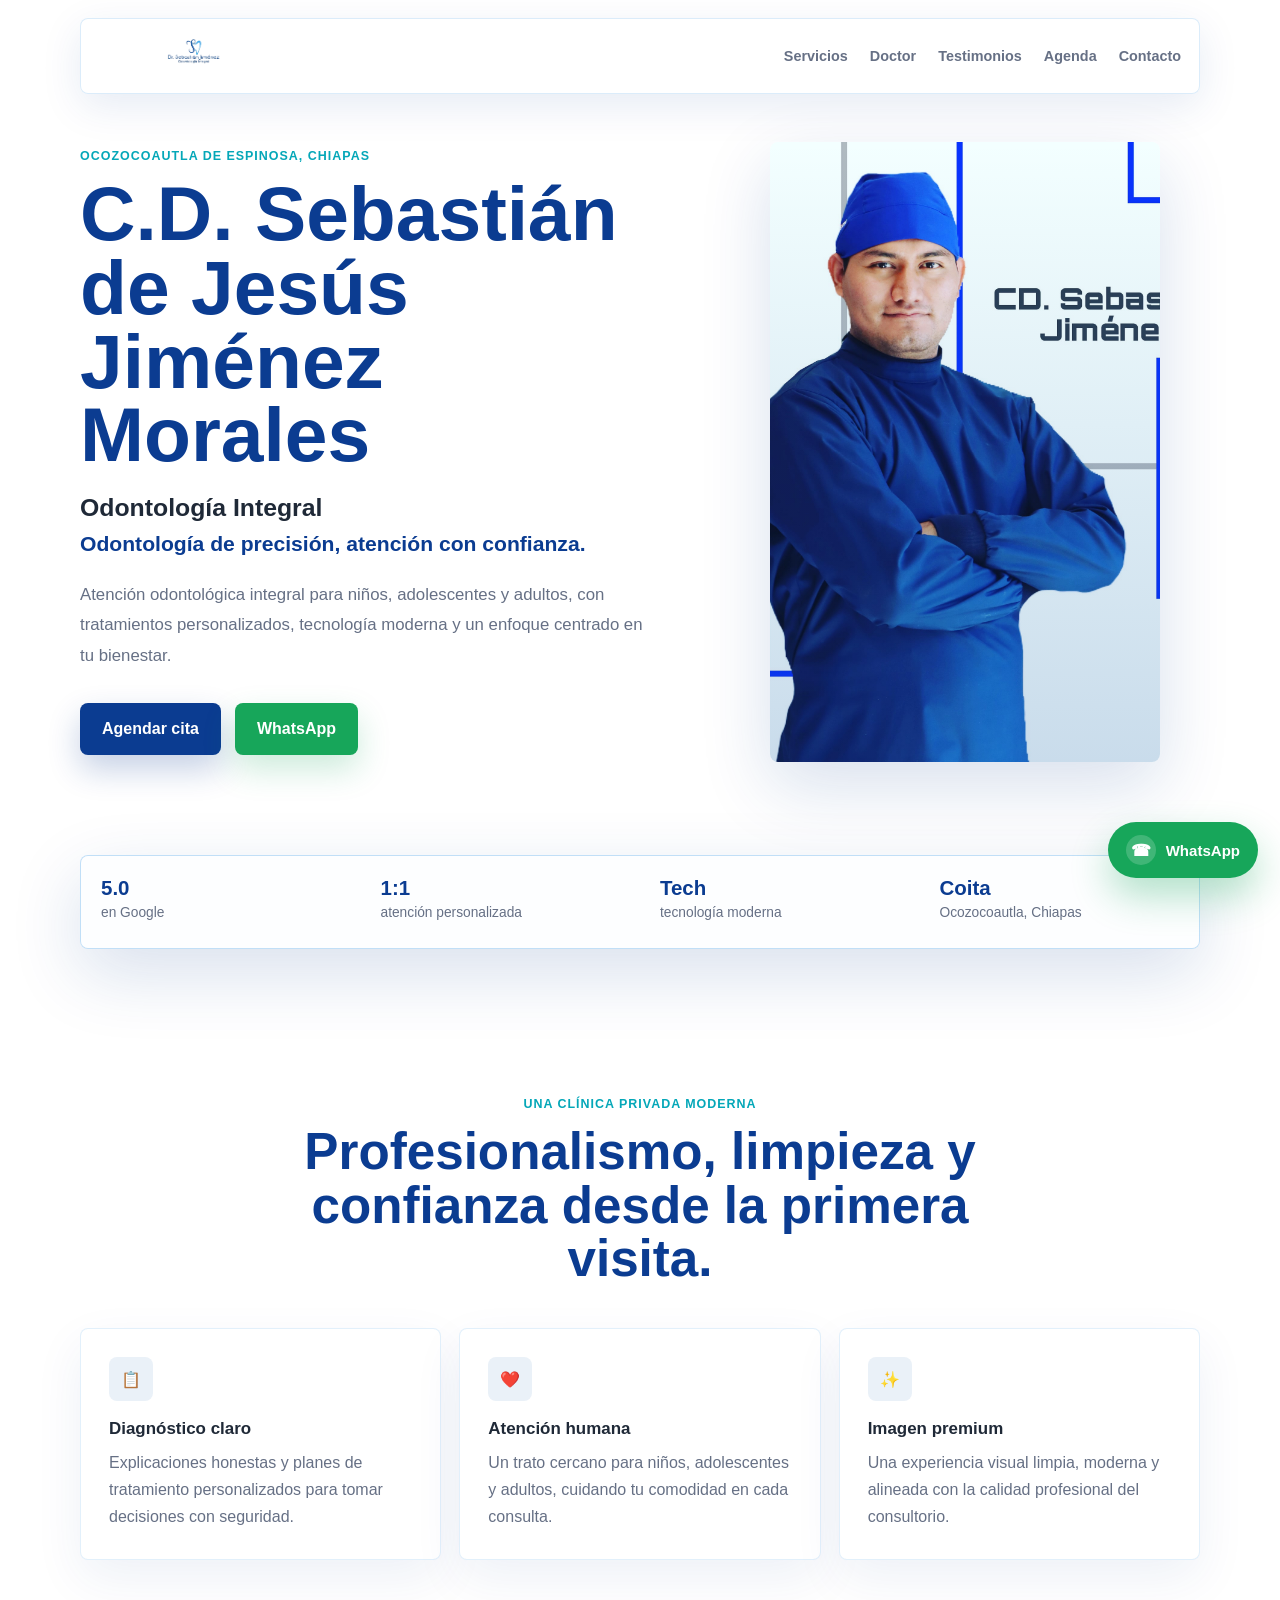
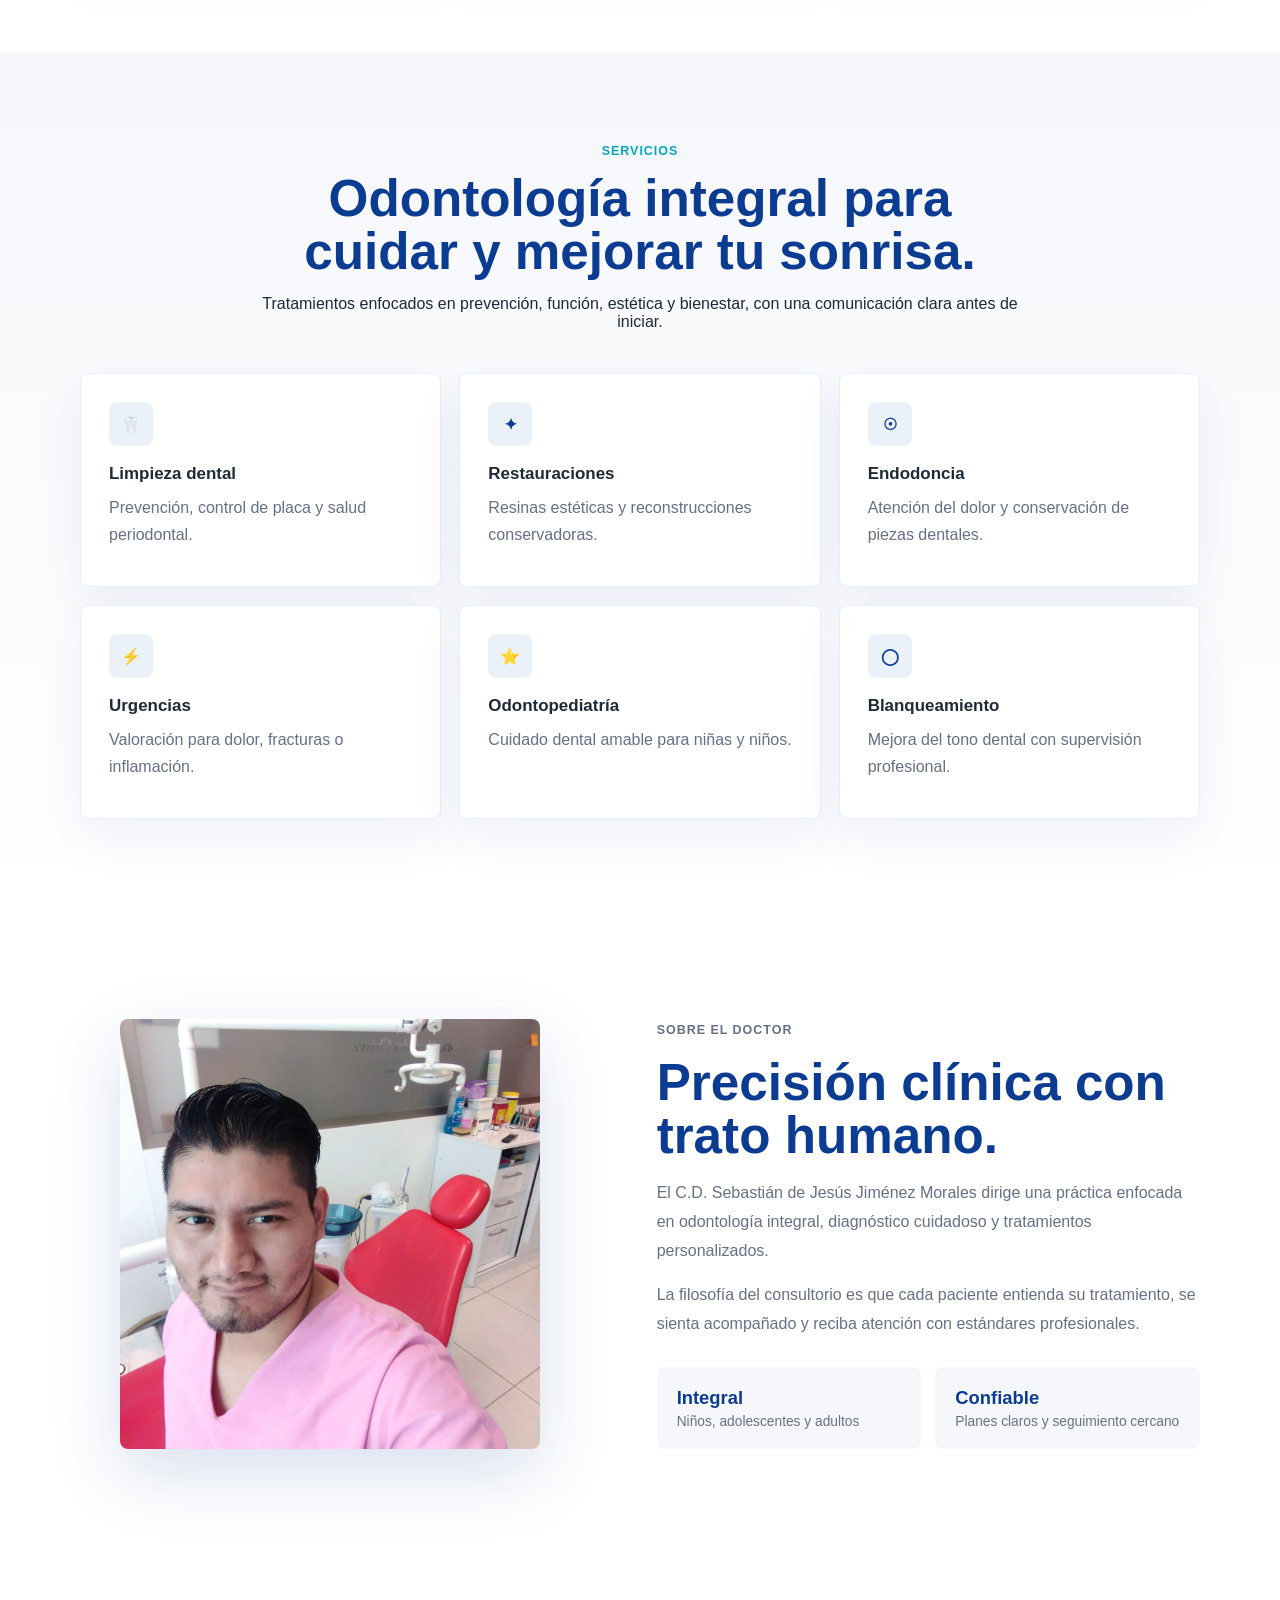
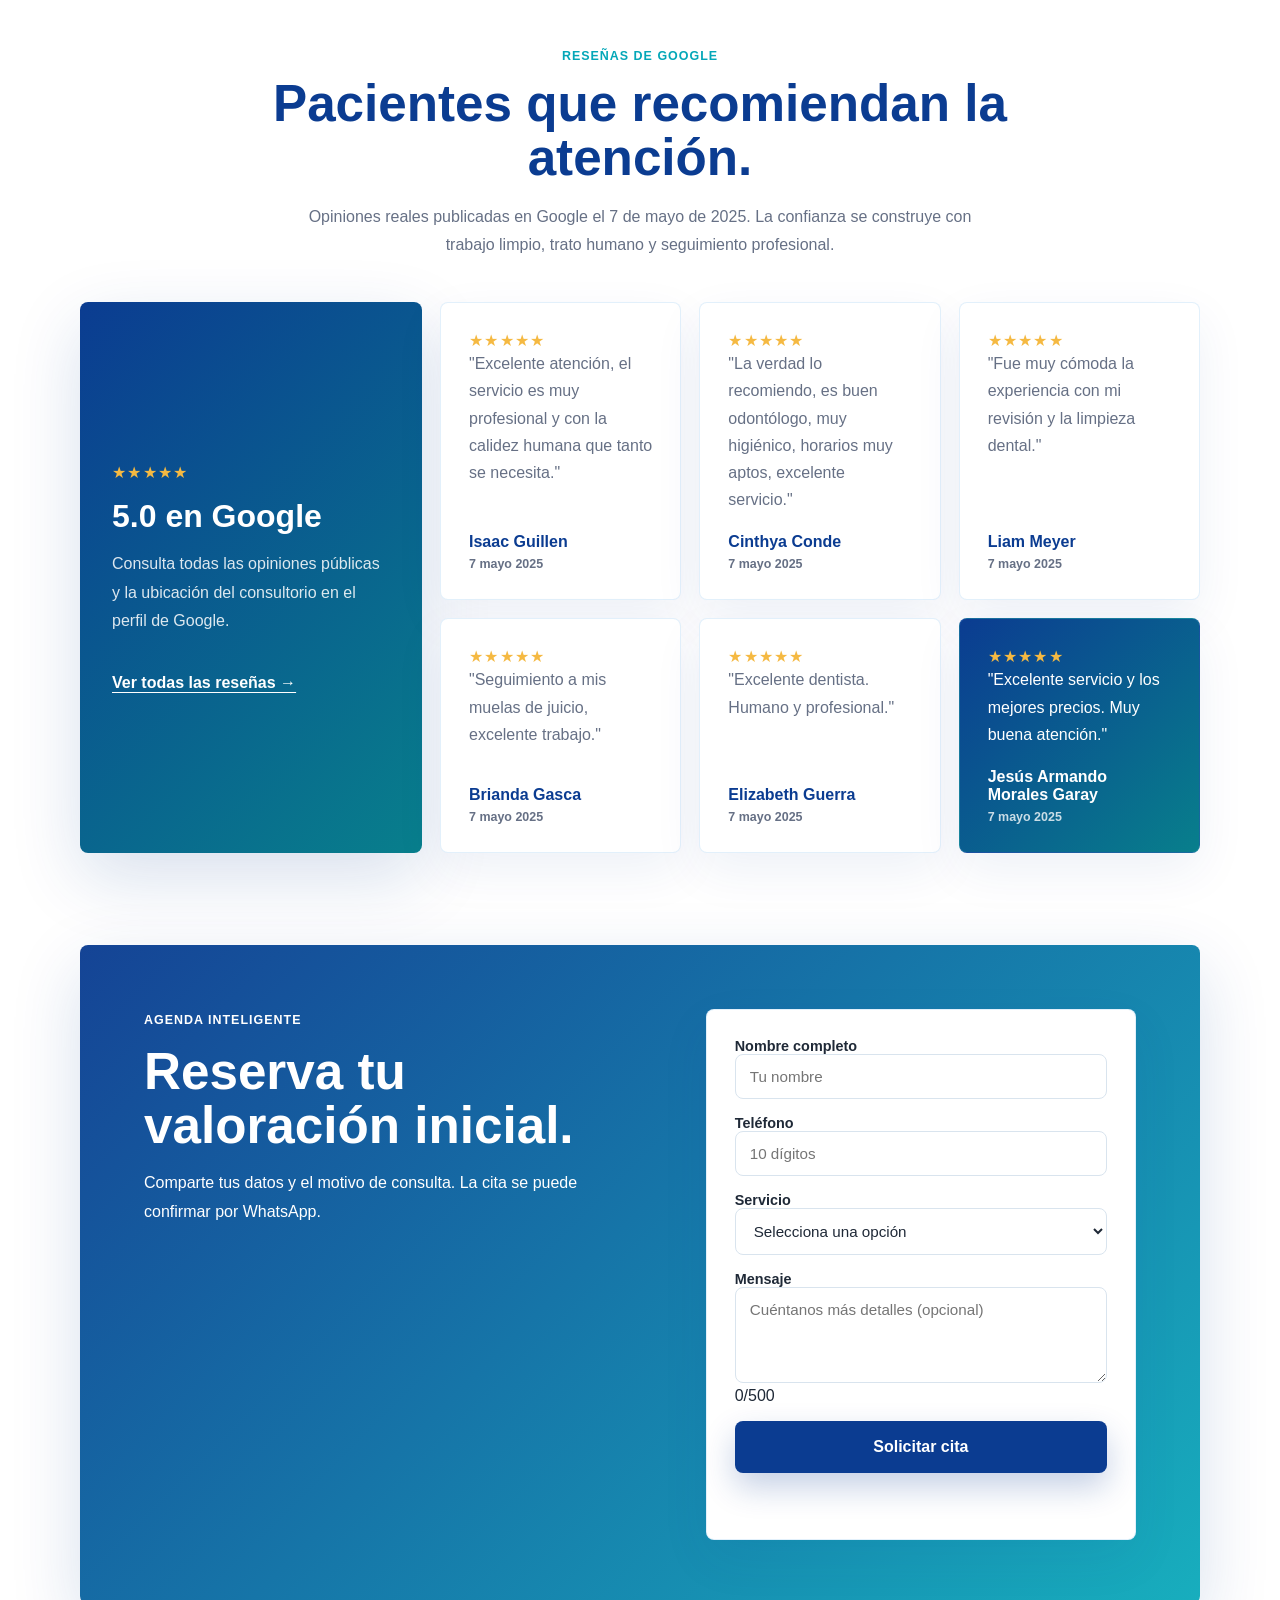
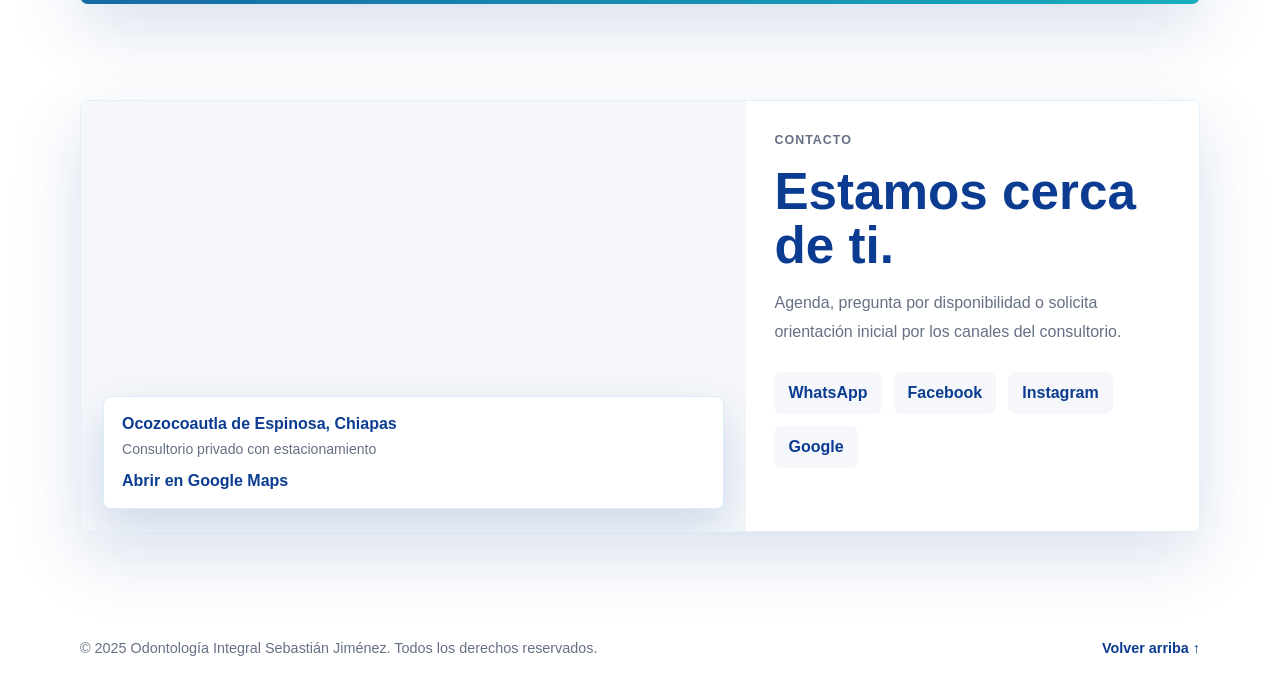
==== index.html @ c8f7489e "Cambiar nombre de indice.html a index.html" ====
<!DOCTYPE html>
<html lang="es">
<head>
  <meta charset="UTF-8">
  <meta name="viewport" content="width=device-width, initial-scale=1.0">
  <meta name="description" content="Odontología integral en Ocozocoautla, Chiapas. Atención profesional con tecnología moderna. C.D. Sebastián Jiménez - Confianza y precisión clínica.">
  <meta name="keywords" content="dentista, odontología, Ocozocoautla, Chiapas, limpieza dental, blanqueamiento, endodoncia">
  <meta name="author" content="C.D. Sebastián Jiménez Morales">
  <meta name="theme-color" content="#0b3c91">
  <meta property="og:title" content="C.D. Sebastián Jiménez - Odontología Integral">
  <meta property="og:description" content="Atención odontológica integral con tecnología moderna en Ocozocoautla, Chiapas">
  <meta property="og:image" content="assets/logo.png">
  <meta property="og:type" content="business.business">
  <meta name="twitter:card" content="summary_large_image">
  <title>C.D. Sebastián Jiménez | Odontología Integral - Ocozocoautla, Chiapas</title>
  <link rel="icon" href="assets/logo.png" type="image/png">
  <link rel="canonical" href="https://www.cdsebastianjimenez.com">
  <link rel="stylesheet" href="styles.css">
</head>
<body>
  <header class="site-header" role="banner">
    <a href="#inicio" class="brand" aria-label="Dr. Sebastián Jiménez - Ir al inicio">
      <img src="assets/logo.png" alt="Logo Dr. Sebastián Jiménez" loading="lazy">
    </a>
    
    <nav class="site-nav" role="navigation" aria-label="Navegación principal">
      <a href="#servicios">Servicios</a>
      <a href="#doctor">Doctor</a>
      <a href="#testimonios">Testimonios</a>
      <a href="#agenda">Agenda</a>
      <a href="#contacto">Contacto</a>
    </nav>

    <button class="nav-toggle" aria-label="Abrir menú de navegación" aria-expanded="false">
      <span></span>
      <span></span>
      <span></span>
    </button>
  </header>

  <main>
    <section class="hero" id="inicio" role="region" aria-label="Bienvenida">
      <div class="hero-content">
        <p class="eyebrow">Ocozocoautla de Espinosa, Chiapas</p>
        <h1>C.D. Sebastián de Jesús Jiménez Morales</h1>
        <p class="hero-subtitle">Odontología Integral</p>
        <p class="hero-tagline">Odontología de precisión, atención con confianza.</p>
        <p class="hero-text">Atención odontológica integral para niños, adolescentes y adultos, con tratamientos personalizados, tecnología moderna y un enfoque centrado en tu bienestar.</p>
        
        <div class="hero-actions">
          <a href="#agenda" class="btn btn-primary">Agendar cita</a>
          <a href="https://api.whatsapp.com/send/?phone=529613757067&text=Hola%2C%20quisiera%20m%C3%A1s%20informaci%C3%B3n&type=phone_number&app_absent=0" class="btn btn-whatsapp" target="_blank" rel="noopener noreferrer">WhatsApp</a>
        </div>
      </div>

      <figure class="hero-media">
        <img src="assets/doctor-hero.jpg" alt="C.D. Sebastián Jiménez en consulta" loading="lazy" width="500" height="620">
      </figure>

      <div class="trust-bar">
        <article>
          <strong>5.0</strong>
          <span>en Google</span>
        </article>
        <article>
          <strong>1:1</strong>
          <span>atención personalizada</span>
        </article>
        <article>
          <strong>Tech</strong>
          <span>tecnología moderna</span>
        </article>
        <a href="https://share.google/qOV5Fj0yuJf4VXoFz" class="trust-link" target="_blank" rel="noopener noreferrer">
          <strong>Coita</strong>
          <span>Ocozocoautla, Chiapas</span>
        </a>
      </div>
    </section>

    <section class="section" id="introduccion" role="region" aria-label="Por qué elegirnos">
      <div class="section-heading center">
        <p class="eyebrow">Una clínica privada moderna</p>
        <h2>Profesionalismo, limpieza y confianza desde la primera visita.</h2>
      </div>

      <div class="intro-grid">
        <article>
          <span role="img" aria-label="Diagnóstico">📋</span>
          <h3>Diagnóstico claro</h3>
          <p>Explicaciones honestas y planes de tratamiento personalizados para tomar decisiones con seguridad.</p>
        </article>

        <article>
          <span role="img" aria-label="Atención humana">❤️</span>
          <h3>Atención humana</h3>
          <p>Un trato cercano para niños, adolescentes y adultos, cuidando tu comodidad en cada consulta.</p>
        </article>

        <article>
          <span role="img" aria-label="Imagen premium">✨</span>
          <h3>Imagen premium</h3>
          <p>Una experiencia visual limpia, moderna y alineada con la calidad profesional del consultorio.</p>
        </article>
      </div>
    </section>

    <section class="services" id="servicios" role="region" aria-label="Servicios odontológicos">
      <div class="section-heading center">
        <p class="eyebrow">Servicios</p>
        <h2>Odontología integral para cuidar y mejorar tu sonrisa.</h2>
        <p class="services-description">Tratamientos enfocados en prevención, función, estética y bienestar, con una comunicación clara antes de iniciar.</p>
      </div>

      <div class="services-grid">
        <article>
          <span role="img" aria-label="Limpieza dental">🦷</span>
          <h3>Limpieza dental</h3>
          <p>Prevención, control de placa y salud periodontal.</p>
        </article>

        <article>
          <span role="img" aria-label="Restauraciones">✦</span>
          <h3>Restauraciones</h3>
          <p>Resinas estéticas y reconstrucciones conservadoras.</p>
        </article>

        <article>
          <span role="img" aria-label="Endodoncia">☉</span>
          <h3>Endodoncia</h3>
          <p>Atención del dolor y conservación de piezas dentales.</p>
        </article>

        <article>
          <span role="img" aria-label="Urgencias">⚡</span>
          <h3>Urgencias</h3>
          <p>Valoración para dolor, fracturas o inflamación.</p>
        </article>

        <article>
          <span role="img" aria-label="Odontopediatría">⭐</span>
          <h3>Odontopediatría</h3>
          <p>Cuidado dental amable para niñas y niños.</p>
        </article>

        <article>
          <span role="img" aria-label="Blanqueamiento">◯</span>
          <h3>Blanqueamiento</h3>
          <p>Mejora del tono dental con supervisión profesional.</p>
        </article>
      </div>
    </section>

    <section class="doctor" id="doctor" role="region" aria-label="Acerca del doctor">
      <figure class="doctor-photo">
        <img src="assets/consultorio.webp" alt="Consultorio dental moderno del Dr. Sebastián Jiménez" loading="lazy" width="400" height="430">
      </figure>

      <div class="doctor-copy">
        <p class="eyebrow">Sobre el doctor</p>
        <h2>Precisión clínica con trato humano.</h2>
        <p>El C.D. Sebastián de Jesús Jiménez Morales dirige una práctica enfocada en odontología integral, diagnóstico cuidadoso y tratamientos personalizados.</p>
        <p>La filosofía del consultorio es que cada paciente entienda su tratamiento, se sienta acompañado y reciba atención con estándares profesionales.</p>

        <div class="doctor-stats">
          <article>
            <strong>Integral</strong>
            <span>Niños, adolescentes y adultos</span>
          </article>
          <article>
            <strong>Confiable</strong>
            <span>Planes claros y seguimiento cercano</span>
          </article>
        </div>
      </div>
    </section>

    <section class="section" id="testimonios" role="region" aria-label="Testimonios de pacientes">
      <div class="section-heading center">
        <p class="eyebrow">Reseñas de Google</p>
        <h2>Pacientes que recomiendan la atención.</h2>
        <p class="reviews-intro">Opiniones reales publicadas en Google el 7 de mayo de 2025. La confianza se construye con trabajo limpio, trato humano y seguimiento profesional.</p>
      </div>

      <div class="reviews-layout">
        <div class="rating-card">
          <div class="rating-stars">★★★★★</div>
          <strong>5.0 en Google</strong>
          <p>Consulta todas las opiniones públicas y la ubicación del consultorio en el perfil de Google.</p>
          <a href="https://share.google/qOV5Fj0yuJf4VXoFz" class="review-link light" target="_blank" rel="noopener noreferrer">Ver todas las reseñas →</a>
        </div>

        <div class="testimonial-grid review-placeholders">
          <article>
            <div class="rating-stars">★★★★★</div>
            <p>"Excelente atención, el servicio es muy profesional y con la calidez humana que tanto se necesita."</p>
            <strong>Isaac Guillen</strong>
            <small>7 mayo 2025</small>
          </article>

          <article>
            <div class="rating-stars">★★★★★</div>
            <p>"La verdad lo recomiendo, es buen odontólogo, muy higiénico, horarios muy aptos, excelente servicio."</p>
            <strong>Cinthya Conde</strong>
            <small>7 mayo 2025</small>
          </article>

          <article>
            <div class="rating-stars">★★★★★</div>
            <p>"Fue muy cómoda la experiencia con mi revisión y la limpieza dental."</p>
            <strong>Liam Meyer</strong>
            <small>7 mayo 2025</small>
          </article>

          <article>
            <div class="rating-stars">★★★★★</div>
            <p>"Seguimiento a mis muelas de juicio, excelente trabajo."</p>
            <strong>Brianda Gasca</strong>
            <small>7 mayo 2025</small>
          </article>

          <article>
            <div class="rating-stars">★★★★★</div>
            <p>"Excelente dentista. Humano y profesional."</p>
            <strong>Elizabeth Guerra</strong>
            <small>7 mayo 2025</small>
          </article>

          <article class="featured">
            <div class="rating-stars">★★★★★</div>
            <p>"Excelente servicio y los mejores precios. Muy buena atención."</p>
            <strong>Jesús Armando Morales Garay</strong>
            <small>7 mayo 2025</small>
          </article>
        </div>
      </div>
    </section>

    <section class="agenda" id="agenda" role="region" aria-label="Agendar cita">
      <div>
        <p class="eyebrow">Agenda inteligente</p>
        <h2>Reserva tu valoración inicial.</h2>
        <p>Comparte tus datos y el motivo de consulta. La cita se puede confirmar por WhatsApp.</p>
      </div>

      <form class="appointment-form" novalidate>
        <div class="form-group">
          <label for="name">Nombre completo</label>
          <input type="text" id="name" name="name" required aria-required="true" placeholder="Tu nombre" minlength="3">
          <span class="form-error" id="name-error"></span>
        </div>

        <div class="form-group">
          <label for="phone">Teléfono</label>
          <input type="tel" id="phone" name="phone" required aria-required="true" placeholder="10 dígitos" pattern="[0-9]{10}">
          <span class="form-error" id="phone-error"></span>
        </div>

        <div class="form-group">
          <label for="service">Servicio</label>
          <select id="service" name="service" required aria-required="true">
            <option value="">Selecciona una opción</option>
            <option value="Valoración inicial">Valoración inicial</option>
            <option value="Limpieza dental">Limpieza dental</option>
            <option value="Dolor o urgencia">Dolor o urgencia</option>
            <option value="Blanqueamiento">Blanqueamiento</option>
            <option value="Tratamiento infantil">Tratamiento infantil</option>
          </select>
          <span class="form-error" id="service-error"></span>
        </div>

        <div class="form-group">
          <label for="message">Mensaje</label>
          <textarea id="message" name="message" rows="4" placeholder="Cuéntanos más detalles (opcional)" maxlength="500"></textarea>
          <span class="char-count">0/500</span>
        </div>

        <button type="submit" class="btn btn-primary" aria-label="Solicitar cita">Solicitar cita</button>
        <p class="form-note" role="status" aria-live="polite"></p>
      </form>
    </section>

    <section class="contact" id="contacto" role="region" aria-label="Ubicación y contacto">
      <div class="embedded-map">
        <iframe src="https://www.google.com/maps/embed?pb=!1m18!1m12!1m3!1d3747.8469288647197!2d-93.72!3d16.88!2m3!1f0!2f0!3f0!3m2!1i1024!2i768!4f13.1!3m3!1m2!1s0x85eee9b9b9b9b9b9%3A0x0!2sConsultorio%20Dental%20Sebastian%20Jimenez!5e0!3m2!1ses!2smx!4v1234567890" width="100%" height="430" style="border:0;" allowfullscreen="" loading="lazy" referrerpolicy="no-referrer-when-downgrade" title="Ubicación del consultorio dental" aria-label="Mapa de ubicación"></iframe>
        
        <div class="map-card">
          <strong>Ocozocoautla de Espinosa, Chiapas</strong>
          <span>Consultorio privado con estacionamiento</span>
          <a href="https://share.google/qOV5Fj0yuJf4VXoFz" target="_blank" rel="noopener noreferrer">Abrir en Google Maps</a>
        </div>
      </div>

      <div class="contact-copy">
        <p class="eyebrow">Contacto</p>
        <h2>Estamos cerca de ti.</h2>
        <p>Agenda, pregunta por disponibilidad o solicita orientación inicial por los canales del consultorio.</p>

        <div class="contact-links">
          <a href="https://api.whatsapp.com/send/?phone=529613757067&text=Hola%2C%20quisiera%20m%C3%A1s%20informaci%C3%B3n&type=phone_number&app_absent=0" target="_blank" rel="noopener noreferrer" aria-label="Contactar por WhatsApp">WhatsApp</a>
          <a href="https://www.facebook.com/share/18tjZAupi7/" target="_blank" rel="noopener noreferrer" aria-label="Visitar Facebook">Facebook</a>
          <a href="https://www.instagram.com/cdsebastianjimenez" target="_blank" rel="noopener noreferrer" aria-label="Visitar Instagram">Instagram</a>
          <a href="https://share.google/qOV5Fj0yuJf4VXoFz" target="_blank" rel="noopener noreferrer" aria-label="Ver en Google">Google</a>
        </div>
      </div>
    </section>
  </main>

  <footer role="contentinfo">
    <p>&copy; 2025 Odontología Integral Sebastián Jiménez. Todos los derechos reservados.</p>
    <a href="#inicio">Volver arriba ↑</a>
  </footer>

  <a href="https://api.whatsapp.com/send/?phone=529613757067&text=Hola%2C%20quisiera%20m%C3%A1s%20informaci%C3%B3n&type=phone_number&app_absent=0" class="floating-whatsapp" target="_blank" rel="noopener noreferrer" aria-label="Contactar por WhatsApp">
    <span>☎</span>
    <strong>WhatsApp</strong>
  </a>

  <script src="script.js" defer></script>
</body>
</html>
---- styles.css ----
:root{--blue-900:#0b3c91;--blue-500:#5da9e9;--white:#fff;--gray-50:#f5f7fa;--gray-100:#eaf1f8;--gray-500:#667085;--gray-800:#1f2937;--green:#17a65a;--teal:#04a7b8;--coral:#f0745a;--shadow:0 24px 70px rgba(11,60,145,.16);--radius:8px}*{box-sizing:border-box}html{scroll-behavior:smooth}body{margin:0;color:var(--gray-800);background:var(--white);font-family:Poppins,Arial,sans-serif;letter-spacing:0}img{display:block;max-width:100%}a{color:inherit;text-decoration:none}.site-header{position:fixed;z-index:10;top:18px;left:50%;display:flex;align-items:center;justify-content:space-between;width:min(1120px,calc(100% - 32px));min-height:72px;padding:10px 18px;transform:translateX(-50%);background:rgba(255,255,255,.92);border:1px solid rgba(93,169,233,.22);border-radius:var(--radius);box-shadow:0 12px 40px rgba(11,60,145,.1);backdrop-filter:blur(18px)}.brand img{width:190px;max-height:54px;object-fit:contain}.site-nav{display:flex;gap:22px;color:var(--gray-500);font-size:.9rem;font-weight:700}.site-nav a:hover{color:var(--blue-900)}.nav-toggle{display:none;width:42px;height:42px;border:0;background:var(--gray-100);border-radius:var(--radius)}.nav-toggle span{display:block;width:18px;height:2px;margin:5px auto;background:var(--blue-900)}.hero{display:grid;grid-template-columns:minmax(0,1fr) minmax(320px,.82fr);gap:clamp(32px,6vw,78px);align-items:center;width:min(1120px,calc(100% - 32px));min-height:100vh;margin:0 auto;padding:126px 0 56px}.eyebrow{margin:0 0 14px;color:var(--teal);font-size:.78rem;font-weight:800;letter-spacing:.08em;text-transform:uppercase}h1,h2,h3,p{overflow-wrap:anywhere}h1{margin:0;color:var(--blue-900);font-size:clamp(2.45rem,6vw,5rem);line-height:.96;font-weight:800}h2{margin:0;color:var(--blue-900);font-size:clamp(2rem,4vw,3.25rem);line-height:1.05;font-weight:800}h3{margin:0 0 10px;font-size:1.06rem}.hero-subtitle{margin:22px 0 0;color:var(--gray-800);font-size:clamp(1.15rem,2vw,1.55rem);font-weight:800}.hero-tagline{margin:10px 0 0;color:var(--blue-900);font-size:clamp(1.05rem,2vw,1.32rem);font-weight:700}.hero-text{max-width:650px;margin:24px 0 0;color:var(--gray-500);font-size:1.05rem;line-height:1.8}.hero-actions{display:flex;flex-wrap:wrap;gap:14px;margin-top:32px}.btn{display:inline-flex;align-items:center;justify-content:center;min-height:52px;padding:0 22px;border:0;border-radius:var(--radius);font:inherit;font-weight:800;cursor:pointer;transition:transform .18s ease,box-shadow .18s ease}.btn:hover{transform:translateY(-2px)}.btn-primary{color:var(--white);background:var(--blue-900);box-shadow:0 14px 32px rgba(11,60,145,.24)}.btn-whatsapp{color:var(--white);background:var(--green);box-shadow:0 14px 32px rgba(23,166,90,.22)}.hero-media{position:relative;overflow:hidden;border-radius:var(--radius);box-shadow:var(--shadow)}.hero-media:before{content:"";position:absolute;inset:0;background:linear-gradient(180deg,rgba(11,60,145,0),rgba(11,60,145,.18));pointer-events:none}.hero-media img{width:100%;min-height:620px;object-fit:cover;object-position:center}.trust-bar{grid-column:1/-1;display:grid;grid-template-columns:repeat(4,1fr);overflow:hidden;background:rgba(93,169,233,.22);border:1px solid rgba(93,169,233,.2);border-radius:var(--radius);box-shadow:var(--shadow)}.trust-bar article,.trust-bar .trust-link{min-height:92px;padding:20px;background:rgba(255,255,255,.95)}.trust-bar strong,.trust-bar span{display:block}.trust-bar .trust-link:hover strong{color:var(--teal)}.trust-bar strong{color:var(--blue-900);font-size:1.28rem}.trust-bar span{margin-top:5px;color:var(--gray-500);font-size:.86rem}.section,.services,.doctor,.agenda,.contact,footer{width:min(1120px,calc(100% - 32px));margin:0 auto}.section,.services,.doctor{padding:92px 0}.section-heading{max-width:780px;margin-bottom:42px}.section-heading.split{display:grid;grid-template-columns:minmax(0,1fr) minmax(260px,.54fr);gap:40px;max-width:none;align-items:end}.section-heading.split p,.doctor-copy p,.agenda p,.contact-copy p{color:var(--gray-500);line-height:1.8}.section-heading.center{margin-left:auto;margin-right:auto;text-align:center}.intro-grid,.services-grid,.testimonial-grid{display:grid;grid-template-columns:repeat(3,1fr);gap:18px}.intro-grid article,.services-grid article,.testimonial-grid article,.appointment-form,.contact-copy{padding:28px;background:var(--white);border:1px solid rgba(93,169,233,.18);border-radius:var(--radius);box-shadow:0 18px 50px rgba(11,60,145,.07)}.intro-grid span,.services-grid span{display:grid;place-items:center;width:44px;height:44px;margin-bottom:18px;color:var(--blue-900);background:var(--gray-100);border-radius:var(--radius);font-weight:800}.intro-grid p,.services-grid p,.testimonial-grid p{margin:0;color:var(--gray-500);line-height:1.7}.services{width:100%;max-width:none;padding-left:max(24px,calc((100% - 1120px)/2));padding-right:max(24px,calc((100% - 1120px)/2));background:linear-gradient(180deg,var(--gray-50),#fff)}.services-grid article{min-height:214px;transition:transform .18s ease,border-color .18s ease}.services-grid article:hover{border-color:rgba(11,60,145,.26);transform:translateY(-4px)}.doctor{display:grid;grid-template-columns:minmax(280px,.92fr) minmax(0,1fr);gap:clamp(34px,6vw,80px);align-items:center}.doctor-photo{overflow:hidden;border-radius:var(--radius);box-shadow:var(--shadow)}.doctor-photo img{width:100%;min-height:430px;object-fit:cover;object-position:center}.doctor-stats{display:grid;grid-template-columns:repeat(2,1fr);gap:14px;margin-top:28px}.doctor-stats article{padding:20px;background:var(--gray-50);border-radius:var(--radius)}.doctor-stats strong,.doctor-stats span{display:block}.doctor-stats strong{color:var(--blue-900);font-size:1.15rem}.doctor-stats span{margin-top:5px;color:var(--gray-500);font-size:.86rem}.testimonial-grid span{color:#f5b942;letter-spacing:.08em}.testimonial-grid strong{display:block;margin-top:20px;color:var(--blue-900)}.testimonial-grid .featured{color:var(--white);background:linear-gradient(135deg,var(--blue-900),#087f8c)}.testimonial-grid .featured p,.testimonial-grid .featured strong{color:var(--white)}.agenda{display:grid;grid-template-columns:minmax(0,.8fr) minmax(320px,.7fr);gap:clamp(28px,6vw,70px);margin-bottom:96px;padding:64px;background:linear-gradient(135deg,rgba(11,60,145,.96),rgba(4,167,184,.92));border-radius:var(--radius);box-shadow:var(--shadow)}.agenda .eyebrow,.agenda h2,.agenda>div>p{color:var(--white)}.appointment-form{display:grid;gap:16px}label{display:grid;gap:8px;color:var(--gray-800);font-size:.9rem;font-weight:700}input,select,textarea{width:100%;padding:13px 14px;color:var(--gray-800);background:var(--white);border:1px solid #d9e4ee;border-radius:var(--radius);font:inherit;font-size:.95rem}textarea{resize:vertical}input:focus,select:focus,textarea:focus{outline:3px solid rgba(93,169,233,.28);border-color:var(--blue-500)}.form-note{min-height:22px;margin:0;color:var(--green);font-size:.9rem;font-weight:800}.contact{display:grid;grid-template-columns:minmax(0,1fr) minmax(300px,.68fr);overflow:hidden;margin-bottom:80px;border:1px solid rgba(93,169,233,.18);border-radius:var(--radius);box-shadow:var(--shadow)}.map-panel{position:relative;display:grid;place-items:center;min-height:360px;padding:28px;color:var(--blue-900);text-align:center;background:linear-gradient(rgba(255,255,255,.36) 1px,transparent 1px),linear-gradient(90deg,rgba(255,255,255,.36) 1px,transparent 1px),linear-gradient(135deg,#dff2ff,#f7fbff 48%,#dff7f2);background-size:52px 52px,52px 52px,auto}.pin{position:absolute;width:58px;height:58px;background:var(--coral);border:8px solid var(--white);border-radius:50% 50% 50% 0;box-shadow:0 18px 34px rgba(240,116,90,.28);transform:translateY(-42px) rotate(-45deg)}.map-panel strong{position:relative;z-index:1;margin-top:84px}.contact-copy{border:0;border-radius:0;box-shadow:none}.contact-links{display:flex;flex-wrap:wrap;gap:12px;margin-top:26px}.contact-links a{padding:12px 14px;color:var(--blue-900);background:var(--gray-50);border-radius:var(--radius);font-weight:800}footer{display:flex;justify-content:space-between;gap:18px;padding:28px 0 44px;color:var(--gray-500);font-size:.9rem}footer p{margin:0}footer a{color:var(--blue-900);font-weight:800}.reviews-intro{max-width:680px;margin:18px auto 0;color:var(--gray-500);line-height:1.8}.review-link{display:inline-flex;margin-top:20px;color:var(--blue-900);font-weight:800}.review-link:hover{color:var(--teal)}.review-link.light{color:var(--white);text-decoration:underline;text-underline-offset:4px}.map-panel{transition:transform .18s ease,filter .18s ease}.map-panel:hover{transform:scale(1.01);filter:saturate(1.08)}.map-panel small{position:relative;z-index:1;display:block;margin-top:12px;color:var(--gray-500);font-weight:800}.map-panel:hover small{color:var(--blue-900)}.reviews-layout{display:grid;grid-template-columns:minmax(280px,.45fr) minmax(0,1fr);gap:18px;align-items:stretch}.rating-card{display:flex;flex-direction:column;justify-content:center;gap:18px;padding:32px;color:var(--white);background:linear-gradient(135deg,var(--blue-900),#087f8c);border-radius:var(--radius);box-shadow:var(--shadow)}.rating-card strong{display:block;font-size:2rem;line-height:1;color:var(--white)}.rating-card p{margin:0;color:rgba(255,255,255,.86);line-height:1.8}.rating-stars{color:#f5b942;letter-spacing:.08em}.review-placeholders{grid-template-columns:repeat(3,1fr)}.embedded-map{position:relative;display:block;min-height:430px;padding:0;overflow:hidden;background:var(--gray-50)}.embedded-map iframe{display:block;width:100%;height:100%;min-height:430px;border:0;filter:saturate(.9) contrast(1.02)}.map-card{position:absolute;left:22px;right:22px;bottom:22px;z-index:2;padding:18px;background:rgba(255,255,255,.94);border:1px solid rgba(93,169,233,.22);border-radius:var(--radius);box-shadow:0 18px 44px rgba(11,60,145,.16);backdrop-filter:blur(14px)}.map-card strong,.map-card span,.map-card a{display:block}.map-card strong{color:var(--blue-900);font-size:1rem}.map-card span{margin-top:6px;color:var(--gray-500);font-size:.88rem;line-height:1.5}.map-card a{margin-top:12px;color:var(--blue-900);font-weight:800}.map-card a:hover{color:var(--teal)}@media (max-width:880px){.reviews-layout{grid-template-columns:1fr}.review-placeholders{grid-template-columns:1fr 1fr}.embedded-map iframe,.embedded-map{min-height:360px}}@media (max-width:560px){.review-placeholders{grid-template-columns:1fr}.map-card{left:14px;right:14px;bottom:14px}}.testimonial-grid small{display:block;margin-top:6px;color:var(--gray-500);font-size:.78rem;font-weight:700}.testimonial-grid .featured small{color:rgba(255,255,255,.78)}.review-placeholders article{display:flex;flex-direction:column}.review-placeholders article p{flex:1}.floating-whatsapp{position:fixed;right:22px;bottom:22px;z-index:30;display:inline-flex;align-items:center;gap:10px;min-height:56px;padding:0 18px;color:var(--white);background:var(--green);border-radius:999px;box-shadow:0 18px 38px rgba(23,166,90,.32);font-weight:800;transition:transform .18s ease,box-shadow .18s ease}.floating-whatsapp:hover{transform:translateY(-3px);box-shadow:0 22px 46px rgba(23,166,90,.4)}.floating-whatsapp span{display:grid;place-items:center;width:30px;height:30px;background:rgba(255,255,255,.18);border-radius:50%;font-size:1rem}.floating-whatsapp strong{font-size:.94rem}@media (max-width:560px){.floating-whatsapp{right:14px;bottom:14px;min-height:52px;padding:0 14px}.floating-whatsapp strong{display:none}.floating-whatsapp span{width:32px;height:32px}}@media (max-width:880px){.site-header{top:10px}.nav-toggle{display:block}.site-nav{position:absolute;top:calc(100% + 8px);left:0;right:0;display:none;flex-direction:column;gap:0;padding:8px;background:var(--white);border:1px solid rgba(93,169,233,.22);border-radius:var(--radius);box-shadow:0 14px 40px rgba(11,60,145,.14)}.site-nav.is-open{display:flex}.site-nav a{padding:14px}.hero,.section-heading.split,.doctor,.agenda,.contact{grid-template-columns:1fr}.hero{padding-top:112px}.hero-media img{min-height:430px}.trust-bar,.intro-grid,.services-grid,.testimonial-grid,.doctor-stats{grid-template-columns:1fr 1fr}.agenda{padding:34px 20px}}@media (max-width:560px){.brand img{width:146px}.hero-actions,.btn{width:100%}.trust-bar,.intro-grid,.services-grid,.testimonial-grid,.doctor-stats{grid-template-columns:1fr}.section,.services,.doctor{padding-top:74px;padding-bottom:74px}.contact-copy{padding:30px 22px}footer{flex-direction:column}}
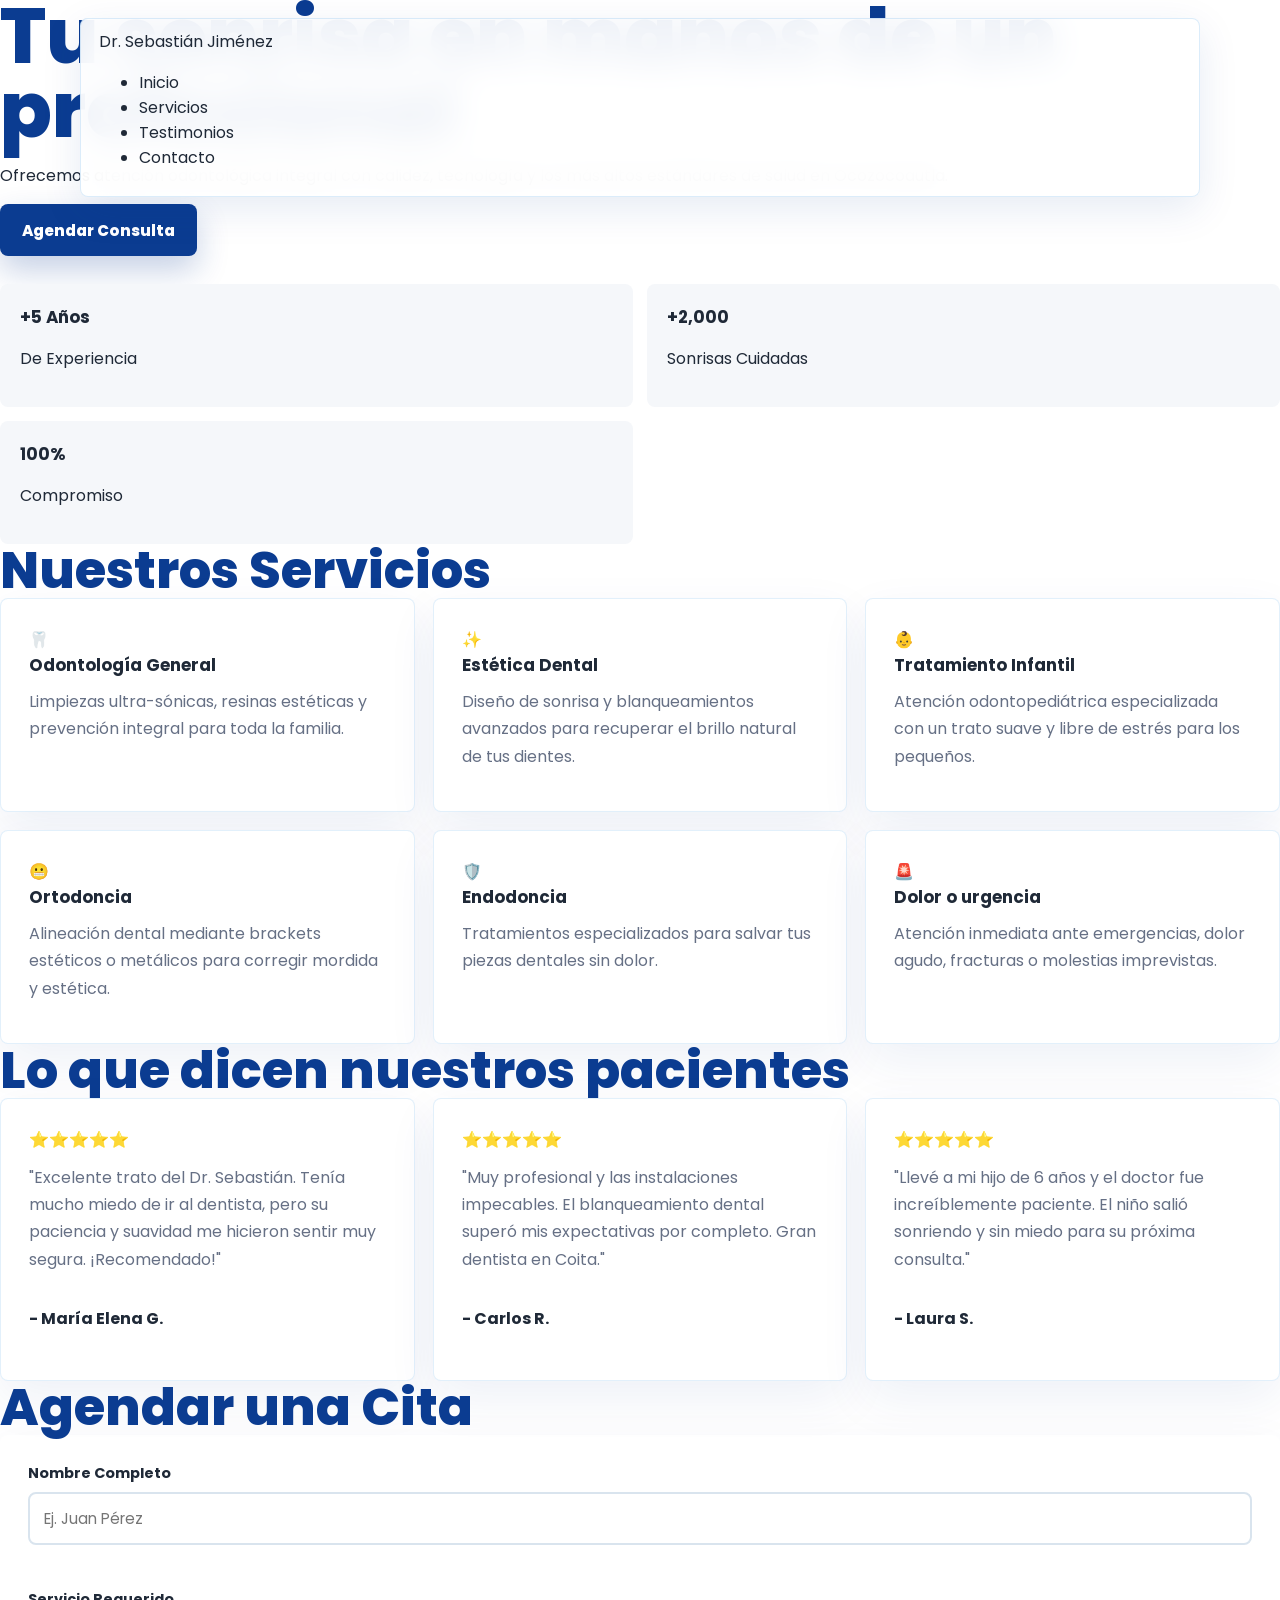
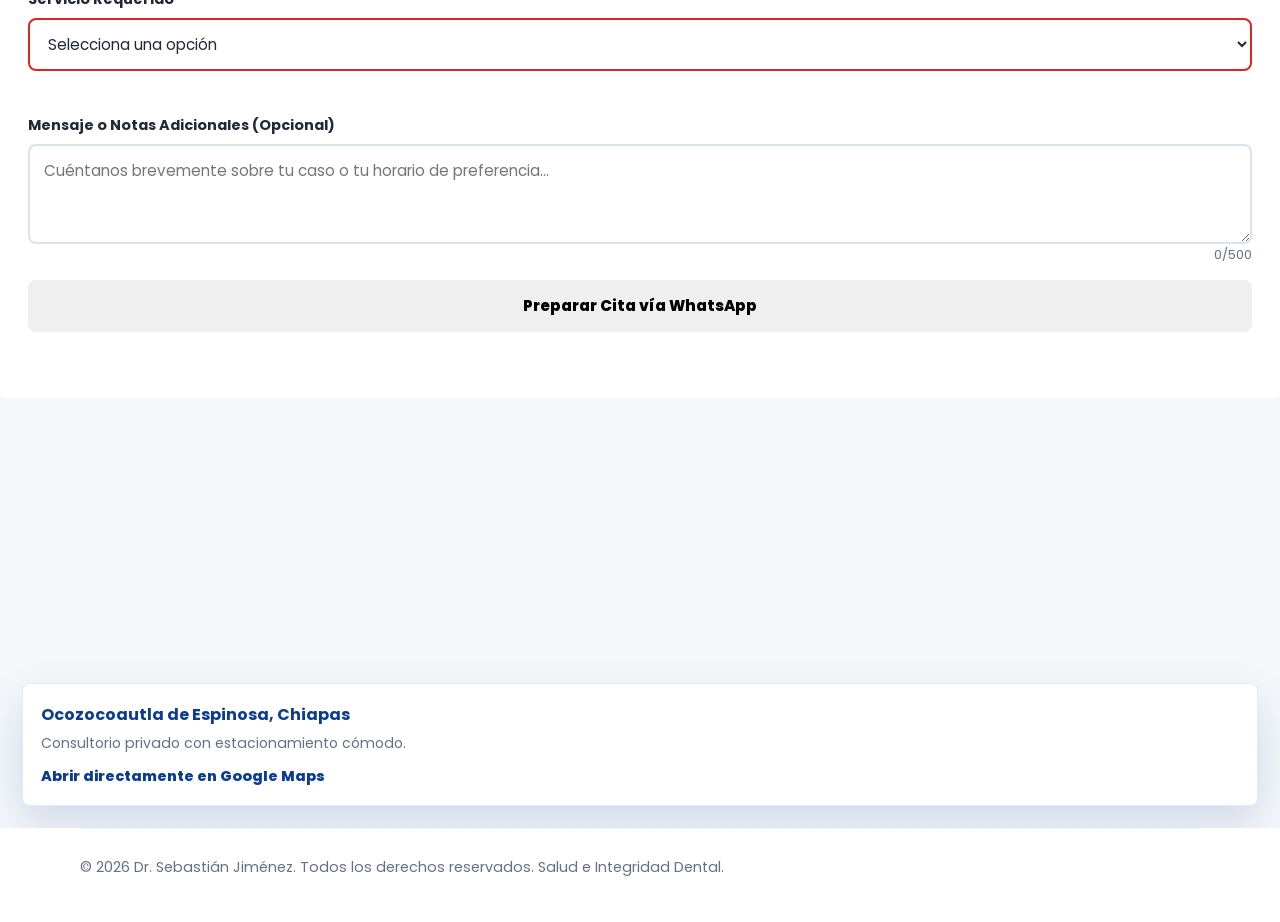
==== commit db1c114c: "Update index.html" ====
--- a/index.html
+++ b/index.html
@@ -1,320 +1,231 @@
 <!DOCTYPE html>
 <html lang="es">
 <head>
-  <meta charset="UTF-8">
-  <meta name="viewport" content="width=device-width, initial-scale=1.0">
-  <meta name="description" content="Odontología integral en Ocozocoautla, Chiapas. Atención profesional con tecnología moderna. C.D. Sebastián Jiménez - Confianza y precisión clínica.">
-  <meta name="keywords" content="dentista, odontología, Ocozocoautla, Chiapas, limpieza dental, blanqueamiento, endodoncia">
-  <meta name="author" content="C.D. Sebastián Jiménez Morales">
-  <meta name="theme-color" content="#0b3c91">
-  <meta property="og:title" content="C.D. Sebastián Jiménez - Odontología Integral">
-  <meta property="og:description" content="Atención odontológica integral con tecnología moderna en Ocozocoautla, Chiapas">
-  <meta property="og:image" content="assets/logo.png">
-  <meta property="og:type" content="business.business">
-  <meta name="twitter:card" content="summary_large_image">
-  <title>C.D. Sebastián Jiménez | Odontología Integral - Ocozocoautla, Chiapas</title>
-  <link rel="icon" href="assets/logo.png" type="image/png">
-  <link rel="canonical" href="https://www.cdsebastianjimenez.com">
-  <link rel="stylesheet" href="styles.css">
+    <meta charset="UTF-8">
+    <meta name="viewport" content="width=device-width, initial-scale=1.0">
+    
+    <!-- SEO Técnico Esencial -->
+    <title>Dr. Sebastián Jiménez | Consultorio Dental en Ocozocoautla</title>
+    <meta name="description" content="Diseño de sonrisas, ortodoncia, odontología infantil y salud dental integral con el Dr. Sebastián Jiménez en Ocozocoautla de Espinosa, Chiapas. Agenda tu cita hoy.">
+    <meta name="keywords" content="dentista Ocozocoautla, dentista coita, consultorio dental Chiapas, ortodoncia, Dr Sebastian Jimenez, limpieza dental, urgencia dental">
+    <meta name="robots" content="index, follow">
+    <link rel="canonical" href="https://www.drsebastianjimenez.com/">
+
+    <!-- Protocolo Open Graph (Para previsualizaciones Premium en WhatsApp y Facebook) -->
+    <meta property="og:type" content="website">
+    <meta property="og:url" content="https://www.drsebastianjimenez.com/">
+    <meta property="og:title" content="Dr. Sebastián Jiménez | Consultorio Dental">
+    <meta property="og:description" content="Cuidado dental profesional y especializado en Ocozocoautla, Chiapas. Tu sonrisa en las mejores manos.">
+    <meta property="og:image" content="https://www.drsebastianjimenez.com/assets/og-image.jpg">
+
+    <!-- Twitter Cards -->
+    <meta name="twitter:card" content="summary_large_image">
+    <meta name="twitter:title" content="Dr. Sebastián Jiménez | Consultorio Dental">
+    <meta name="twitter:description" content="Cuidado dental profesional y especializado en Ocozocoautla, Chiapas.">
+    <meta name="twitter:image" content="https://www.drsebastianjimenez.com/assets/og-image.jpg">
+
+    <!-- Preconectores de alto rendimiento para fuentes -->
+    <link rel="preconnect" href="https://fonts.googleapis.com">
+    <link rel="preconnect" href="https://fonts.gstatic.com" crossorigin>
+    <link href="https://fonts.googleapis.com/css2?family=Poppins:wght@400;500;600;700&display=swap" rel="stylesheet">
+
+    <!-- Enlace corregido al archivo CSS -->
+    <link rel="stylesheet" href="estilos.css">
+
+    <!-- Esquema de datos estructurados para Google (SEO Local) -->
+    <script type="application/ld+json">
+    {
+      "@context": "https://schema.org",
+      "@type": "Dentist",
+      "name": "Consultorio Dental Dr. Sebastián Jiménez",
+      "image": "https://www.drsebastianjimenez.com/assets/og-image.jpg",
+      "@id": "https://www.drsebastianjimenez.com/#dentist",
+      "url": "https://www.drsebastianjimenez.com/",
+      "telephone": "+529610000000", 
+      "priceRange": "$$",
+      "address": {
+        "@type": "PostalAddress",
+        "streetAddress": "Central Poniente",
+        "addressLocality": "Ocozocoautla de Espinosa",
+        "addressRegion": "Chiapas",
+        "addressCountry": "MX"
+      },
+      "geo": {
+        "@type": "GeoCoordinates",
+        "latitude": 16.739942,
+        "longitude": -93.374246
+      },
+      "openingHoursSpecification": {
+        "@type": "OpeningHoursSpecification",
+        "dayOfWeek": [
+          "Monday",
+          "Tuesday",
+          "Wednesday",
+          "Thursday",
+          "Friday",
+          "Saturday"
+        ],
+        "opens": "09:00",
+        "closes": "19:00"
+      }
+    }
+    </script>
 </head>
 <body>
-  <header class="site-header" role="banner">
-    <a href="#inicio" class="brand" aria-label="Dr. Sebastián Jiménez - Ir al inicio">
-      <img src="assets/logo.png" alt="Logo Dr. Sebastián Jiménez" loading="lazy">
-    </a>
-    
-    <nav class="site-nav" role="navigation" aria-label="Navegación principal">
-      <a href="#servicios">Servicios</a>
-      <a href="#doctor">Doctor</a>
-      <a href="#testimonios">Testimonios</a>
-      <a href="#agenda">Agenda</a>
-      <a href="#contacto">Contacto</a>
-    </nav>
-
-    <button class="nav-toggle" aria-label="Abrir menú de navegación" aria-expanded="false">
-      <span></span>
-      <span></span>
-      <span></span>
-    </button>
-  </header>
-
-  <main>
-    <section class="hero" id="inicio" role="region" aria-label="Bienvenida">
-      <div class="hero-content">
-        <p class="eyebrow">Ocozocoautla de Espinosa, Chiapas</p>
-        <h1>C.D. Sebastián de Jesús Jiménez Morales</h1>
-        <p class="hero-subtitle">Odontología Integral</p>
-        <p class="hero-tagline">Odontología de precisión, atención con confianza.</p>
-        <p class="hero-text">Atención odontológica integral para niños, adolescentes y adultos, con tratamientos personalizados, tecnología moderna y un enfoque centrado en tu bienestar.</p>
-        
-        <div class="hero-actions">
-          <a href="#agenda" class="btn btn-primary">Agendar cita</a>
-          <a href="https://api.whatsapp.com/send/?phone=529613757067&text=Hola%2C%20quisiera%20m%C3%A1s%20informaci%C3%B3n&type=phone_number&app_absent=0" class="btn btn-whatsapp" target="_blank" rel="noopener noreferrer">WhatsApp</a>
+
+    <header class="site-header">
+        <div class="header-container">
+            <a href="#" class="logo">Dr. Sebastián Jiménez</a>
+            <nav class="main-nav" aria-label="Navegación principal">
+                <ul>
+                    <li><a href="#inicio">Inicio</a></li>
+                    <li><a href="#servicios">Servicios</a></li>
+                    <li><a href="#testimonios">Testimonios</a></li>
+                    <li><a href="#contacto">Contacto</a></li>
+                </ul>
+            </nav>
         </div>
-      </div>
-
-      <figure class="hero-media">
-        <img src="assets/doctor-hero.jpg" alt="C.D. Sebastián Jiménez en consulta" loading="lazy" width="500" height="620">
-      </figure>
-
-      <div class="trust-bar">
-        <article>
-          <strong>5.0</strong>
-          <span>en Google</span>
-        </article>
-        <article>
-          <strong>1:1</strong>
-          <span>atención personalizada</span>
-        </article>
-        <article>
-          <strong>Tech</strong>
-          <span>tecnología moderna</span>
-        </article>
-        <a href="https://share.google/qOV5Fj0yuJf4VXoFz" class="trust-link" target="_blank" rel="noopener noreferrer">
-          <strong>Coita</strong>
-          <span>Ocozocoautla, Chiapas</span>
-        </a>
-      </div>
-    </section>
-
-    <section class="section" id="introduccion" role="region" aria-label="Por qué elegirnos">
-      <div class="section-heading center">
-        <p class="eyebrow">Una clínica privada moderna</p>
-        <h2>Profesionalismo, limpieza y confianza desde la primera visita.</h2>
-      </div>
-
-      <div class="intro-grid">
-        <article>
-          <span role="img" aria-label="Diagnóstico">📋</span>
-          <h3>Diagnóstico claro</h3>
-          <p>Explicaciones honestas y planes de tratamiento personalizados para tomar decisiones con seguridad.</p>
-        </article>
-
-        <article>
-          <span role="img" aria-label="Atención humana">❤️</span>
-          <h3>Atención humana</h3>
-          <p>Un trato cercano para niños, adolescentes y adultos, cuidando tu comodidad en cada consulta.</p>
-        </article>
-
-        <article>
-          <span role="img" aria-label="Imagen premium">✨</span>
-          <h3>Imagen premium</h3>
-          <p>Una experiencia visual limpia, moderna y alineada con la calidad profesional del consultorio.</p>
-        </article>
-      </div>
-    </section>
-
-    <section class="services" id="servicios" role="region" aria-label="Servicios odontológicos">
-      <div class="section-heading center">
-        <p class="eyebrow">Servicios</p>
-        <h2>Odontología integral para cuidar y mejorar tu sonrisa.</h2>
-        <p class="services-description">Tratamientos enfocados en prevención, función, estética y bienestar, con una comunicación clara antes de iniciar.</p>
-      </div>
-
-      <div class="services-grid">
-        <article>
-          <span role="img" aria-label="Limpieza dental">🦷</span>
-          <h3>Limpieza dental</h3>
-          <p>Prevención, control de placa y salud periodontal.</p>
-        </article>
-
-        <article>
-          <span role="img" aria-label="Restauraciones">✦</span>
-          <h3>Restauraciones</h3>
-          <p>Resinas estéticas y reconstrucciones conservadoras.</p>
-        </article>
-
-        <article>
-          <span role="img" aria-label="Endodoncia">☉</span>
-          <h3>Endodoncia</h3>
-          <p>Atención del dolor y conservación de piezas dentales.</p>
-        </article>
-
-        <article>
-          <span role="img" aria-label="Urgencias">⚡</span>
-          <h3>Urgencias</h3>
-          <p>Valoración para dolor, fracturas o inflamación.</p>
-        </article>
-
-        <article>
-          <span role="img" aria-label="Odontopediatría">⭐</span>
-          <h3>Odontopediatría</h3>
-          <p>Cuidado dental amable para niñas y niños.</p>
-        </article>
-
-        <article>
-          <span role="img" aria-label="Blanqueamiento">◯</span>
-          <h3>Blanqueamiento</h3>
-          <p>Mejora del tono dental con supervisión profesional.</p>
-        </article>
-      </div>
-    </section>
-
-    <section class="doctor" id="doctor" role="region" aria-label="Acerca del doctor">
-      <figure class="doctor-photo">
-        <img src="assets/consultorio.webp" alt="Consultorio dental moderno del Dr. Sebastián Jiménez" loading="lazy" width="400" height="430">
-      </figure>
-
-      <div class="doctor-copy">
-        <p class="eyebrow">Sobre el doctor</p>
-        <h2>Precisión clínica con trato humano.</h2>
-        <p>El C.D. Sebastián de Jesús Jiménez Morales dirige una práctica enfocada en odontología integral, diagnóstico cuidadoso y tratamientos personalizados.</p>
-        <p>La filosofía del consultorio es que cada paciente entienda su tratamiento, se sienta acompañado y reciba atención con estándares profesionales.</p>
-
-        <div class="doctor-stats">
-          <article>
-            <strong>Integral</strong>
-            <span>Niños, adolescentes y adultos</span>
-          </article>
-          <article>
-            <strong>Confiable</strong>
-            <span>Planes claros y seguimiento cercano</span>
-          </article>
-        </div>
-      </div>
-    </section>
-
-    <section class="section" id="testimonios" role="region" aria-label="Testimonios de pacientes">
-      <div class="section-heading center">
-        <p class="eyebrow">Reseñas de Google</p>
-        <h2>Pacientes que recomiendan la atención.</h2>
-        <p class="reviews-intro">Opiniones reales publicadas en Google el 7 de mayo de 2025. La confianza se construye con trabajo limpio, trato humano y seguimiento profesional.</p>
-      </div>
-
-      <div class="reviews-layout">
-        <div class="rating-card">
-          <div class="rating-stars">★★★★★</div>
-          <strong>5.0 en Google</strong>
-          <p>Consulta todas las opiniones públicas y la ubicación del consultorio en el perfil de Google.</p>
-          <a href="https://share.google/qOV5Fj0yuJf4VXoFz" class="review-link light" target="_blank" rel="noopener noreferrer">Ver todas las reseñas →</a>
-        </div>
-
-        <div class="testimonial-grid review-placeholders">
-          <article>
-            <div class="rating-stars">★★★★★</div>
-            <p>"Excelente atención, el servicio es muy profesional y con la calidez humana que tanto se necesita."</p>
-            <strong>Isaac Guillen</strong>
-            <small>7 mayo 2025</small>
-          </article>
-
-          <article>
-            <div class="rating-stars">★★★★★</div>
-            <p>"La verdad lo recomiendo, es buen odontólogo, muy higiénico, horarios muy aptos, excelente servicio."</p>
-            <strong>Cinthya Conde</strong>
-            <small>7 mayo 2025</small>
-          </article>
-
-          <article>
-            <div class="rating-stars">★★★★★</div>
-            <p>"Fue muy cómoda la experiencia con mi revisión y la limpieza dental."</p>
-            <strong>Liam Meyer</strong>
-            <small>7 mayo 2025</small>
-          </article>
-
-          <article>
-            <div class="rating-stars">★★★★★</div>
-            <p>"Seguimiento a mis muelas de juicio, excelente trabajo."</p>
-            <strong>Brianda Gasca</strong>
-            <small>7 mayo 2025</small>
-          </article>
-
-          <article>
-            <div class="rating-stars">★★★★★</div>
-            <p>"Excelente dentista. Humano y profesional."</p>
-            <strong>Elizabeth Guerra</strong>
-            <small>7 mayo 2025</small>
-          </article>
-
-          <article class="featured">
-            <div class="rating-stars">★★★★★</div>
-            <p>"Excelente servicio y los mejores precios. Muy buena atención."</p>
-            <strong>Jesús Armando Morales Garay</strong>
-            <small>7 mayo 2025</small>
-          </article>
-        </div>
-      </div>
-    </section>
-
-    <section class="agenda" id="agenda" role="region" aria-label="Agendar cita">
-      <div>
-        <p class="eyebrow">Agenda inteligente</p>
-        <h2>Reserva tu valoración inicial.</h2>
-        <p>Comparte tus datos y el motivo de consulta. La cita se puede confirmar por WhatsApp.</p>
-      </div>
-
-      <form class="appointment-form" novalidate>
-        <div class="form-group">
-          <label for="name">Nombre completo</label>
-          <input type="text" id="name" name="name" required aria-required="true" placeholder="Tu nombre" minlength="3">
-          <span class="form-error" id="name-error"></span>
-        </div>
-
-        <div class="form-group">
-          <label for="phone">Teléfono</label>
-          <input type="tel" id="phone" name="phone" required aria-required="true" placeholder="10 dígitos" pattern="[0-9]{10}">
-          <span class="form-error" id="phone-error"></span>
-        </div>
-
-        <div class="form-group">
-          <label for="service">Servicio</label>
-          <select id="service" name="service" required aria-required="true">
-            <option value="">Selecciona una opción</option>
-            <option value="Valoración inicial">Valoración inicial</option>
-            <option value="Limpieza dental">Limpieza dental</option>
-            <option value="Dolor o urgencia">Dolor o urgencia</option>
-            <option value="Blanqueamiento">Blanqueamiento</option>
-            <option value="Tratamiento infantil">Tratamiento infantil</option>
-          </select>
-          <span class="form-error" id="service-error"></span>
-        </div>
-
-        <div class="form-group">
-          <label for="message">Mensaje</label>
-          <textarea id="message" name="message" rows="4" placeholder="Cuéntanos más detalles (opcional)" maxlength="500"></textarea>
-          <span class="char-count">0/500</span>
-        </div>
-
-        <button type="submit" class="btn btn-primary" aria-label="Solicitar cita">Solicitar cita</button>
-        <p class="form-note" role="status" aria-live="polite"></p>
-      </form>
-    </section>
-
-    <section class="contact" id="contacto" role="region" aria-label="Ubicación y contacto">
-      <div class="embedded-map">
-        <iframe src="https://www.google.com/maps/embed?pb=!1m18!1m12!1m3!1d3747.8469288647197!2d-93.72!3d16.88!2m3!1f0!2f0!3f0!3m2!1i1024!2i768!4f13.1!3m3!1m2!1s0x85eee9b9b9b9b9b9%3A0x0!2sConsultorio%20Dental%20Sebastian%20Jimenez!5e0!3m2!1ses!2smx!4v1234567890" width="100%" height="430" style="border:0;" allowfullscreen="" loading="lazy" referrerpolicy="no-referrer-when-downgrade" title="Ubicación del consultorio dental" aria-label="Mapa de ubicación"></iframe>
-        
-        <div class="map-card">
-          <strong>Ocozocoautla de Espinosa, Chiapas</strong>
-          <span>Consultorio privado con estacionamiento</span>
-          <a href="https://share.google/qOV5Fj0yuJf4VXoFz" target="_blank" rel="noopener noreferrer">Abrir en Google Maps</a>
-        </div>
-      </div>
-
-      <div class="contact-copy">
-        <p class="eyebrow">Contacto</p>
-        <h2>Estamos cerca de ti.</h2>
-        <p>Agenda, pregunta por disponibilidad o solicita orientación inicial por los canales del consultorio.</p>
-
-        <div class="contact-links">
-          <a href="https://api.whatsapp.com/send/?phone=529613757067&text=Hola%2C%20quisiera%20m%C3%A1s%20informaci%C3%B3n&type=phone_number&app_absent=0" target="_blank" rel="noopener noreferrer" aria-label="Contactar por WhatsApp">WhatsApp</a>
-          <a href="https://www.facebook.com/share/18tjZAupi7/" target="_blank" rel="noopener noreferrer" aria-label="Visitar Facebook">Facebook</a>
-          <a href="https://www.instagram.com/cdsebastianjimenez" target="_blank" rel="noopener noreferrer" aria-label="Visitar Instagram">Instagram</a>
-          <a href="https://share.google/qOV5Fj0yuJf4VXoFz" target="_blank" rel="noopener noreferrer" aria-label="Ver en Google">Google</a>
-        </div>
-      </div>
-    </section>
-  </main>
-
-  <footer role="contentinfo">
-    <p>&copy; 2025 Odontología Integral Sebastián Jiménez. Todos los derechos reservados.</p>
-    <a href="#inicio">Volver arriba ↑</a>
-  </footer>
-
-  <a href="https://api.whatsapp.com/send/?phone=529613757067&text=Hola%2C%20quisiera%20m%C3%A1s%20informaci%C3%B3n&type=phone_number&app_absent=0" class="floating-whatsapp" target="_blank" rel="noopener noreferrer" aria-label="Contactar por WhatsApp">
-    <span>☎</span>
-    <strong>WhatsApp</strong>
-  </a>
-
-  <script src="script.js" defer></script>
+    </header>
+
+    <main>
+        <!-- Sección de Inicio / Hero -->
+        <section id="inicio" class="hero-section">
+            <div class="hero-container animate-on-scroll">
+                <h1>Tu sonrisa en manos de un profesional</h1>
+                <p>Ofrecemos atención odontológica integral con calidez, tecnología y los más altos estándares de salud en Ocozocoautla.</p>
+                <a href="#contacto" class="btn btn-primary">Agendar Consulta</a>
+            </div>
+        </section>
+
+        <!-- Estadísticas -->
+        <section class="stats-section">
+            <div class="doctor-stats">
+                <article class="animate-on-scroll delay-1">
+                    <h3>+5 Años</h3>
+                    <p>De Experiencia</p>
+                </article>
+                <article class="animate-on-scroll delay-2">
+                    <h3>+2,000</h3>
+                    <p>Sonrisas Cuidadas</p>
+                </article>
+                <article class="animate-on-scroll delay-3">
+                    <h3>100%</h3>
+                    <p>Compromiso</p>
+                </article>
+            </div>
+        </section>
+
+        <!-- Sección de Servicios -->
+        <section id="servicios" class="services-section">
+            <h2 class="section-title animate-on-scroll">Nuestros Servicios</h2>
+            <div class="services-grid">
+                <article class="animate-on-scroll delay-1">
+                    <div class="service-icon">🦷</div>
+                    <h3>Odontología General</h3>
+                    <p>Limpiezas ultra-sónicas, resinas estéticas y prevención integral para toda la familia.</p>
+                </article>
+                <article class="animate-on-scroll delay-2">
+                    <div class="service-icon">✨</div>
+                    <h3>Estética Dental</h3>
+                    <p>Diseño de sonrisa y blanqueamientos avanzados para recuperar el brillo natural de tus dientes.</p>
+                </article>
+                <article class="animate-on-scroll delay-3">
+                    <div class="service-icon">👶</div>
+                    <h3>Tratamiento Infantil</h3>
+                    <p>Atención odontopediátrica especializada con un trato suave y libre de estrés para los pequeños.</p>
+                </article>
+                <article class="animate-on-scroll delay-1">
+                    <div class="service-icon">😬</div>
+                    <h3>Ortodoncia</h3>
+                    <p>Alineación dental mediante brackets estéticos o metálicos para corregir mordida y estética.</p>
+                </article>
+                <article class="animate-on-scroll delay-2">
+                    <div class="service-icon">🛡️</div>
+                    <h3>Endodoncia</h3>
+                    <p>Tratamientos especializados para salvar tus piezas dentales sin dolor.</p>
+                </article>
+                <article class="animate-on-scroll delay-3">
+                    <div class="service-icon">🚨</div>
+                    <h3>Dolor o urgencia</h3>
+                    <p>Atención inmediata ante emergencias, dolor agudo, fracturas o molestias imprevistas.</p>
+                </article>
+            </div>
+        </section>
+
+        <!-- Sección de Testimonios -->
+        <section id="testimonios" class="testimonials-section">
+            <h2 class="section-title animate-on-scroll">Lo que dicen nuestros pacientes</h2>
+            <div class="testimonial-grid review-placeholders">
+                <article class="animate-on-scroll delay-1">
+                    <div class="stars">⭐⭐⭐⭐⭐</div>
+                    <p>"Excelente trato del Dr. Sebastián. Tenía mucho miedo de ir al dentista, pero su paciencia y suavidad me hicieron sentir muy segura. ¡Recomendado!"</p>
+                    <h4>- María Elena G.</h4>
+                </article>
+                <article class="animate-on-scroll delay-2">
+                    <div class="stars">⭐⭐⭐⭐⭐</div>
+                    <p>"Muy profesional y las instalaciones impecables. El blanqueamiento dental superó mis expectativas por completo. Gran dentista en Coita."</p>
+                    <h4>- Carlos R.</h4>
+                </article>
+                <article class="animate-on-scroll delay-3">
+                    <div class="stars">⭐⭐⭐⭐⭐</div>
+                    <p>"Llevé a mi hijo de 6 años y el doctor fue increíblemente paciente. El niño salió sonriendo y sin miedo para su próxima consulta."</p>
+                    <h4>- Laura S.</h4>
+                </article>
+            </div>
+        </section>
+
+        <!-- Sección de Contacto -->
+        <section id="contacto" class="contact-section">
+            <h2 class="section-title animate-on-scroll">Agendar una Cita</h2>
+            <div class="contact-container">
+                <div class="contact-form-container animate-on-scroll delay-1">
+                    <form id="appointment-form" class="appointment-form" novalidate>
+                        <div class="form-group">
+                            <label for="name">Nombre Completo</label>
+                            <input type="text" id="name" name="name" required placeholder="Ej. Juan Pérez">
+                            <span class="form-error" id="name-error"></span>
+                        </div>
+                        <div class="form-group">
+                            <label for="service">Servicio Requerido</label>
+                            <select id="service" name="service" required>
+                                <option value="" disabled selected>Selecciona una opción</option>
+                                <option value="Odontología General">Odontología General</option>
+                                <option value="Estética Dental">Estética Dental</option>
+                                <option value="Tratamiento Infantil">Tratamiento Infantil</option>
+                                <option value="Ortodoncia">Ortodoncia</option>
+                                <option value="Endodoncia">Endodoncia</option>
+                                <option value="Dolor o urgencia">🚨 Dolor o Urgencia Médica</option>
+                            </select>
+                            <span class="form-error" id="service-error"></span>
+                        </div>
+                        <div class="form-group">
+                            <label for="message">Mensaje o Notas Adicionales (Opcional)</label>
+                            <textarea id="message" name="message" maxlength="500" placeholder="Cuéntanos brevemente sobre tu caso o tu horario de preferencia..."></textarea>
+                            <div class="char-count">0/500</div>
+                        </div>
+                        <button type="submit" class="btn btn-submit">Preparar Cita vía WhatsApp</button>
+                        <p class="form-note" id="form-note"></p>
+                    </form>
+                </div>
+
+                <div class="contact-info-container animate-on-scroll delay-2">
+                    <div class="embedded-map">
+                        <iframe src="https://www.google.com/maps/embed?pb=!1m18!1m12!1m3!1d3820.737153770459!2d-93.374246!3d16.739942!2m3!1f0!2f0!3f0!3m2!1i1024!2i768!4f13.1!3m3!1m2!1s0x85ecd4f4c28109ad%3A0x95e263c9ca625c1b!2sOcozocoautla%20de%20Espinosa%2C%20Chiapas!5e0!3m2!1ses-419!2smx!4v1719500000000!5m2!1ses-419!2smx" width="100%" height="320" style="border:0;" allowfullscreen="" loading="lazy" referrerpolicy="no-referrer-when-downgrade" title="Ubicación del consultorio dental del Dr. Sebastián Jiménez" aria-label="Mapa de ubicación"></iframe>
+                        <div class="map-card">
+                            <strong>Ocozocoautla de Espinosa, Chiapas</strong>
+                            <span>Consultorio privado con estacionamiento cómodo.</span>
+                            <a href="https://maps.google.com/?q=16.739942,-93.374246" target="_blank" rel="noopener noreferrer">Abrir directamente en Google Maps</a>
+                        </div>
+                    </div>
+                </div>
+            </div>
+        </section>
+    </main>
+
+    <footer class="site-footer">
+        <p>&copy; 2026 Dr. Sebastián Jiménez. Todos los derechos reservados. Salud e Integridad Dental.</p>
+    </footer>
+
+    <script src="script.js"></script>
 </body>
-</html>+</html>
--- a/estilos.css
+++ b/estilos.css
@@ -0,0 +1,1001 @@
+:root {
+  --blue-900: #0b3c91;
+  --blue-500: #5da9e9;
+  --white: #fff;
+  --gray-50: #f5f7fa;
+  --gray-100: #eaf1f8;
+  --gray-500: #667085;
+  --gray-800: #1f2937;
+  --green: #17a65a;
+  --teal: #04a7b8;
+  --coral: #f0745a;
+  --red-error: #dc2626;
+  --shadow: 0 24px 70px rgba(11, 60, 145, 0.16);
+  --shadow-sm: 0 4px 12px rgba(11, 60, 145, 0.08);
+  --radius: 8px;
+  --transition: all 0.18s ease;
+}
+
+* {
+  box-sizing: border-box;
+}
+
+html {
+  scroll-behavior: smooth;
+}
+
+body {
+  margin: 0;
+  color: var(--gray-800);
+  background: var(--white);
+  font-family: 'Poppins', -apple-system, BlinkMacSystemFont, 'Segoe UI', Arial, sans-serif;
+  letter-spacing: 0;
+  -webkit-font-smoothing: antialiased;
+  -moz-osx-font-smoothing: grayscale;
+}
+
+img {
+  display: block;
+  max-width: 100%;
+  height: auto;
+}
+
+a {
+  color: inherit;
+  text-decoration: none;
+  transition: var(--transition);
+}
+
+/* HEADER */
+.site-header {
+  position: fixed;
+  z-index: 10;
+  top: 18px;
+  left: 50%;
+  display: flex;
+  align-items: center;
+  justify-content: space-between;
+  width: min(1120px, calc(100% - 32px));
+  min-height: 72px;
+  padding: 10px 18px;
+  transform: translateX(-50%);
+  background: rgba(255, 255, 255, 0.92);
+  border: 1px solid rgba(93, 169, 233, 0.22);
+  border-radius: var(--radius);
+  box-shadow: 0 12px 40px rgba(11, 60, 145, 0.1);
+  backdrop-filter: blur(18px);
+}
+
+.brand img {
+  width: 190px;
+  max-height: 54px;
+  object-fit: contain;
+}
+
+.site-nav {
+  display: flex;
+  gap: 22px;
+  color: var(--gray-500);
+  font-size: 0.9rem;
+  font-weight: 700;
+}
+
+.site-nav a {
+  position: relative;
+  transition: color var(--transition);
+}
+
+.site-nav a:hover,
+.site-nav a:focus {
+  color: var(--blue-900);
+}
+
+.site-nav a:focus {
+  outline: 3px solid rgba(93, 169, 233, 0.28);
+  border-radius: 4px;
+}
+
+.nav-toggle {
+  display: none;
+  width: 42px;
+  height: 42px;
+  border: 0;
+  background: var(--gray-100);
+  border-radius: var(--radius);
+  cursor: pointer;
+  transition: var(--transition);
+}
+
+.nav-toggle:hover {
+  background: var(--gray-100);
+  transform: scale(1.05);
+}
+
+.nav-toggle span {
+  display: block;
+  width: 18px;
+  height: 2px;
+  margin: 5px auto;
+  background: var(--blue-900);
+  transition: var(--transition);
+}
+
+.nav-toggle[aria-expanded="true"] span:nth-child(1) {
+  transform: rotate(45deg) translate(8px, 8px);
+}
+
+.nav-toggle[aria-expanded="true"] span:nth-child(2) {
+  opacity: 0;
+}
+
+.nav-toggle[aria-expanded="true"] span:nth-child(3) {
+  transform: rotate(-45deg) translate(7px, -7px);
+}
+
+/* HERO */
+.hero {
+  display: grid;
+  grid-template-columns: minmax(0, 1fr) minmax(320px, 0.82fr);
+  gap: clamp(32px, 6vw, 78px);
+  align-items: center;
+  width: min(1120px, calc(100% - 32px));
+  min-height: 100vh;
+  margin: 0 auto;
+  padding: 126px 0 56px;
+}
+
+.eyebrow {
+  margin: 0 0 14px;
+  color: var(--teal);
+  font-size: 0.78rem;
+  font-weight: 800;
+  letter-spacing: 0.08em;
+  text-transform: uppercase;
+}
+
+h1, h2, h3, p {
+  overflow-wrap: anywhere;
+}
+
+h1 {
+  margin: 0;
+  color: var(--blue-900);
+  font-size: clamp(2.45rem, 6vw, 5rem);
+  line-height: 0.96;
+  font-weight: 800;
+}
+
+h2 {
+  margin: 0;
+  color: var(--blue-900);
+  font-size: clamp(2rem, 4vw, 3.25rem);
+  line-height: 1.05;
+  font-weight: 800;
+}
+
+h3 {
+  margin: 0 0 10px;
+  font-size: 1.06rem;
+  font-weight: 700;
+}
+
+.hero-content {
+  display: flex;
+  flex-direction: column;
+}
+
+.hero-subtitle {
+  margin: 22px 0 0;
+  color: var(--gray-800);
+  font-size: clamp(1.15rem, 2vw, 1.55rem);
+  font-weight: 800;
+}
+
+.hero-tagline {
+  margin: 10px 0 0;
+  color: var(--blue-900);
+  font-size: clamp(1.05rem, 2vw, 1.32rem);
+  font-weight: 700;
+}
+
+.hero-text {
+  max-width: 650px;
+  margin: 24px 0 0;
+  color: var(--gray-500);
+  font-size: 1.05rem;
+  line-height: 1.8;
+}
+
+.hero-actions {
+  display: flex;
+  flex-wrap: wrap;
+  gap: 14px;
+  margin-top: 32px;
+}
+
+.btn {
+  display: inline-flex;
+  align-items: center;
+  justify-content: center;
+  min-height: 52px;
+  padding: 0 22px;
+  border: 0;
+  border-radius: var(--radius);
+  font: inherit;
+  font-weight: 800;
+  font-size: 0.95rem;
+  cursor: pointer;
+  transition: var(--transition);
+}
+
+.btn:hover {
+  transform: translateY(-2px);
+}
+
+.btn:focus {
+  outline: 3px solid rgba(93, 169, 233, 0.28);
+}
+
+.btn-primary {
+  color: var(--white);
+  background: var(--blue-900);
+  box-shadow: 0 14px 32px rgba(11, 60, 145, 0.24);
+}
+
+.btn-primary:hover {
+  background: #082a5c;
+  box-shadow: 0 18px 40px rgba(11, 60, 145, 0.32);
+}
+
+.btn-whatsapp {
+  color: var(--white);
+  background: var(--green);
+  box-shadow: 0 14px 32px rgba(23, 166, 90, 0.22);
+}
+
+.btn-whatsapp:hover {
+  background: #138a47;
+  box-shadow: 0 18px 40px rgba(23, 166, 90, 0.32);
+}
+
+.hero-media {
+  position: relative;
+  overflow: hidden;
+  border-radius: var(--radius);
+  box-shadow: var(--shadow);
+}
+
+.hero-media::before {
+  content: '';
+  position: absolute;
+  inset: 0;
+  background: linear-gradient(180deg, rgba(11, 60, 145, 0), rgba(11, 60, 145, 0.18));
+  pointer-events: none;
+  z-index: 1;
+}
+
+.hero-media img {
+  width: 100%;
+  min-height: 620px;
+  object-fit: cover;
+  object-position: center;
+}
+
+.trust-bar {
+  grid-column: 1 / -1;
+  display: grid;
+  grid-template-columns: repeat(4, 1fr);
+  overflow: hidden;
+  background: rgba(93, 169, 233, 0.22);
+  border: 1px solid rgba(93, 169, 233, 0.2);
+  border-radius: var(--radius);
+  box-shadow: var(--shadow);
+}
+
+.trust-bar article,
+.trust-bar .trust-link {
+  min-height: 92px;
+  padding: 20px;
+  background: rgba(255, 255, 255, 0.95);
+  transition: var(--transition);
+}
+
+.trust-bar article:hover,
+.trust-bar .trust-link:hover {
+  background: var(--white);
+}
+
+.trust-bar strong,
+.trust-bar span {
+  display: block;
+}
+
+.trust-bar strong {
+  color: var(--blue-900);
+  font-size: 1.28rem;
+}
+
+.trust-bar span {
+  margin-top: 5px;
+  color: var(--gray-500);
+  font-size: 0.86rem;
+}
+
+/* SECCIONES */
+.section,
+.services,
+.doctor,
+.agenda,
+.contact,
+footer {
+  width: min(1120px, calc(100% - 32px));
+  margin: 0 auto;
+}
+
+.section,
+.services,
+.doctor {
+  padding: 92px 0;
+}
+
+.section-heading {
+  max-width: 780px;
+  margin-bottom: 42px;
+}
+
+.section-heading.center {
+  margin-left: auto;
+  margin-right: auto;
+  text-align: center;
+}
+
+.intro-grid,
+.services-grid,
+.testimonial-grid {
+  display: grid;
+  grid-template-columns: repeat(3, 1fr);
+  gap: 18px;
+}
+
+.intro-grid article,
+.services-grid article,
+.testimonial-grid article,
+.appointment-form,
+.contact-copy {
+  padding: 28px;
+  background: var(--white);
+  border: 1px solid rgba(93, 169, 233, 0.18);
+  border-radius: var(--radius);
+  box-shadow: 0 18px 50px rgba(11, 60, 145, 0.07);
+  transition: var(--transition);
+}
+
+.intro-grid span,
+.services-grid span {
+  display: grid;
+  place-items: center;
+  width: 44px;
+  height: 44px;
+  margin-bottom: 18px;
+  color: var(--blue-900);
+  background: var(--gray-100);
+  border-radius: var(--radius);
+  font-weight: 800;
+  font-size: 1.5rem;
+}
+
+.intro-grid p,
+.services-grid p,
+.testimonial-grid p {
+  margin: 0;
+  color: var(--gray-500);
+  line-height: 1.7;
+}
+
+.services {
+  width: 100%;
+  max-width: none;
+  padding-left: max(24px, calc((100% - 1120px) / 2));
+  padding-right: max(24px, calc((100% - 1120px) / 2));
+  background: linear-gradient(180deg, var(--gray-50), #fff);
+}
+
+.services-description {
+  color: var(--gray-500) !important;
+  line-height: 1.8;
+}
+
+.services-grid article {
+  min-height: 214px;
+  cursor: pointer;
+}
+
+.services-grid article:hover {
+  border-color: rgba(11, 60, 145, 0.26);
+  transform: translateY(-4px);
+  box-shadow: 0 24px 60px rgba(11, 60, 145, 0.12);
+}
+
+/* DOCTOR */
+.doctor {
+  display: grid;
+  grid-template-columns: minmax(280px, 0.92fr) minmax(0, 1fr);
+  gap: clamp(34px, 6vw, 80px);
+  align-items: center;
+}
+
+.doctor-photo {
+  overflow: hidden;
+  border-radius: var(--radius);
+  box-shadow: var(--shadow);
+}
+
+.doctor-photo img {
+  width: 100%;
+  min-height: 430px;
+  object-fit: cover;
+  object-position: center;
+}
+
+.doctor-stats {
+  display: grid;
+  grid-template-columns: repeat(2, 1fr);
+  gap: 14px;
+  margin-top: 28px;
+}
+
+.doctor-stats article {
+  padding: 20px;
+  background: var(--gray-50);
+  border-radius: var(--radius);
+  transition: var(--transition);
+}
+
+.doctor-stats article:hover {
+  background: var(--gray-100);
+}
+
+.doctor-stats strong,
+.doctor-stats span {
+  display: block;
+}
+
+.doctor-stats strong {
+  color: var(--blue-900);
+  font-size: 1.15rem;
+}
+
+.doctor-stats span {
+  margin-top: 5px;
+  color: var(--gray-500);
+  font-size: 0.86rem;
+}
+
+/* TESTIMONIOS */
+.reviews-intro {
+  max-width: 680px;
+  margin: 18px auto 0;
+  color: var(--gray-500);
+  line-height: 1.8;
+}
+
+.review-link {
+  display: inline-flex;
+  margin-top: 20px;
+  color: var(--blue-900);
+  font-weight: 800;
+  transition: var(--transition);
+}
+
+.review-link:hover {
+  color: var(--teal);
+}
+
+.review-link.light {
+  color: var(--white);
+  text-decoration: underline;
+  text-underline-offset: 4px;
+}
+
+.reviews-layout {
+  display: grid;
+  grid-template-columns: minmax(280px, 0.45fr) minmax(0, 1fr);
+  gap: 18px;
+  align-items: stretch;
+}
+
+.rating-card {
+  display: flex;
+  flex-direction: column;
+  justify-content: center;
+  gap: 18px;
+  padding: 32px;
+  color: var(--white);
+  background: linear-gradient(135deg, var(--blue-900), #087f8c);
+  border-radius: var(--radius);
+  box-shadow: var(--shadow);
+}
+
+.rating-card strong {
+  display: block;
+  font-size: 2rem;
+  line-height: 1;
+  color: var(--white);
+}
+
+.rating-card p {
+  margin: 0;
+  color: rgba(255, 255, 255, 0.86);
+  line-height: 1.8;
+}
+
+.rating-stars {
+  color: #f5b942;
+  letter-spacing: 0.08em;
+  font-size: 1.2rem;
+}
+
+.testimonial-grid.review-placeholders {
+  grid-template-columns: repeat(3, 1fr);
+}
+
+.testimonial-grid article {
+  display: flex;
+  flex-direction: column;
+}
+
+.testimonial-grid article p {
+  flex: 1;
+  margin: 12px 0;
+}
+
+.testimonial-grid strong {
+  display: block;
+  margin-top: 20px;
+  color: var(--blue-900);
+  font-size: 0.95rem;
+}
+
+.testimonial-grid small {
+  display: block;
+  margin-top: 6px;
+  color: var(--gray-500);
+  font-size: 0.78rem;
+  font-weight: 700;
+}
+
+.testimonial-grid .featured {
+  color: var(--white);
+  background: linear-gradient(135deg, var(--blue-900), #087f8c);
+}
+
+.testimonial-grid .featured p,
+.testimonial-grid .featured strong,
+.testimonial-grid .featured small {
+  color: var(--white);
+}
+
+.testimonial-grid .featured small {
+  color: rgba(255, 255, 255, 0.78);
+}
+
+/* FORMULARIO */
+.agenda {
+  display: grid;
+  grid-template-columns: minmax(0, 0.8fr) minmax(320px, 0.7fr);
+  gap: clamp(28px, 6vw, 70px);
+  margin-bottom: 96px;
+  padding: 64px;
+  background: linear-gradient(135deg, rgba(11, 60, 145, 0.96), rgba(4, 167, 184, 0.92));
+  border-radius: var(--radius);
+  box-shadow: var(--shadow);
+}
+
+.agenda .eyebrow,
+.agenda h2,
+.agenda > div > p {
+  color: var(--white);
+}
+
+.appointment-form {
+  display: grid;
+  gap: 16px;
+  background: var(--white);
+  border: 0;
+}
+
+.form-group {
+  display: grid;
+  gap: 8px;
+}
+
+label {
+  color: var(--gray-800);
+  font-size: 0.9rem;
+  font-weight: 700;
+}
+
+input,
+select,
+textarea {
+  width: 100%;
+  padding: 13px 14px;
+  color: var(--gray-800);
+  background: var(--white);
+  border: 2px solid #d9e4ee;
+  border-radius: var(--radius);
+  font: inherit;
+  font-size: 0.95rem;
+  transition: var(--transition);
+}
+
+input:focus,
+select:focus,
+textarea:focus {
+  outline: none;
+  border-color: var(--blue-500);
+  box-shadow: 0 0 0 3px rgba(93, 169, 233, 0.1);
+}
+
+input:invalid:not(:placeholder-shown),
+select:invalid:not(:placeholder-shown) {
+  border-color: var(--red-error);
+}
+
+textarea {
+  resize: vertical;
+  min-height: 100px;
+}
+
+.form-error {
+  display: block;
+  color: var(--red-error);
+  font-size: 0.85rem;
+  font-weight: 600;
+  min-height: 20px;
+}
+
+.char-count {
+  display: block;
+  color: var(--gray-500);
+  font-size: 0.8rem;
+  text-align: right;
+  margin-top: -6px;
+}
+
+.form-note {
+  min-height: 22px;
+  margin: 0;
+  color: var(--green);
+  font-size: 0.9rem;
+  font-weight: 800;
+}
+
+/* CONTACTO */
+.contact {
+  display: grid;
+  grid-template-columns: minmax(0, 1fr) minmax(300px, 0.68fr);
+  overflow: hidden;
+  margin-bottom: 80px;
+  border: 1px solid rgba(93, 169, 233, 0.18);
+  border-radius: var(--radius);
+  box-shadow: var(--shadow);
+}
+
+.embedded-map {
+  position: relative;
+  display: block;
+  min-height: 430px;
+  padding: 0;
+  overflow: hidden;
+  background: var(--gray-50);
+}
+
+.embedded-map iframe {
+  display: block;
+  width: 100%;
+  height: 100%;
+  min-height: 430px;
+  border: 0;
+  filter: saturate(0.9) contrast(1.02);
+}
+
+.map-card {
+  position: absolute;
+  left: 22px;
+  right: 22px;
+  bottom: 22px;
+  z-index: 2;
+  padding: 18px;
+  background: rgba(255, 255, 255, 0.94);
+  border: 1px solid rgba(93, 169, 233, 0.22);
+  border-radius: var(--radius);
+  box-shadow: 0 18px 44px rgba(11, 60, 145, 0.16);
+  backdrop-filter: blur(14px);
+  transition: var(--transition);
+}
+
+.map-card:hover {
+  background: rgba(255, 255, 255, 0.98);
+  box-shadow: 0 24px 56px rgba(11, 60, 145, 0.2);
+}
+
+.map-card strong,
+.map-card span,
+.map-card a {
+  display: block;
+}
+
+.map-card strong {
+  color: var(--blue-900);
+  font-size: 1rem;
+  font-weight: 700;
+}
+
+.map-card span {
+  margin-top: 6px;
+  color: var(--gray-500);
+  font-size: 0.88rem;
+  line-height: 1.5;
+}
+
+.map-card a {
+  margin-top: 12px;
+  color: var(--blue-900);
+  font-weight: 800;
+  font-size: 0.9rem;
+  transition: var(--transition);
+}
+
+.map-card a:hover {
+  color: var(--teal);
+}
+
+.contact-copy {
+  border: 0;
+  border-radius: 0;
+  box-shadow: none;
+  background: var(--white);
+}
+
+.contact-links {
+  display: flex;
+  flex-wrap: wrap;
+  gap: 12px;
+  margin-top: 26px;
+}
+
+.contact-links a {
+  padding: 12px 14px;
+  color: var(--blue-900);
+  background: var(--gray-50);
+  border-radius: var(--radius);
+  font-weight: 800;
+  font-size: 0.9rem;
+  transition: var(--transition);
+  border: 1px solid transparent;
+}
+
+.contact-links a:hover,
+.contact-links a:focus {
+  background: var(--blue-900);
+  color: var(--white);
+  outline: none;
+}
+
+/* FOOTER */
+footer {
+  display: flex;
+  justify-content: space-between;
+  gap: 18px;
+  padding: 28px 0 44px;
+  color: var(--gray-500);
+  font-size: 0.9rem;
+  border-top: 1px solid rgba(93, 169, 233, 0.1);
+}
+
+footer p {
+  margin: 0;
+}
+
+footer a {
+  color: var(--blue-900);
+  font-weight: 800;
+  transition: var(--transition);
+}
+
+footer a:hover {
+  color: var(--teal);
+}
+
+/* FLOATING WHATSAPP */
+.floating-whatsapp {
+  position: fixed;
+  right: 22px;
+  bottom: 22px;
+  z-index: 30;
+  display: inline-flex;
+  align-items: center;
+  gap: 10px;
+  min-height: 56px;
+  padding: 0 18px;
+  color: var(--white);
+  background: var(--green);
+  border: 0;
+  border-radius: 999px;
+  box-shadow: 0 18px 38px rgba(23, 166, 90, 0.32);
+  font-weight: 800;
+  cursor: pointer;
+  transition: var(--transition);
+  text-decoration: none;
+}
+
+.floating-whatsapp:hover {
+  transform: translateY(-3px);
+  box-shadow: 0 22px 46px rgba(23, 166, 90, 0.4);
+  background: #138a47;
+}
+
+.floating-whatsapp span {
+  display: grid;
+  place-items: center;
+  width: 30px;
+  height: 30px;
+  background: rgba(255, 255, 255, 0.18);
+  border-radius: 50%;
+  font-size: 1rem;
+}
+
+.floating-whatsapp strong {
+  font-size: 0.94rem;
+}
+
+/* RESPONSIVE */
+@media (max-width: 880px) {
+  .site-header {
+    top: 10px;
+  }
+
+  .nav-toggle {
+    display: block;
+  }
+
+  .site-nav {
+    position: absolute;
+    top: calc(100% + 8px);
+    left: 0;
+    right: 0;
+    display: none;
+    flex-direction: column;
+    gap: 0;
+    padding: 8px;
+    background: var(--white);
+    border: 1px solid rgba(93, 169, 233, 0.22);
+    border-radius: var(--radius);
+    box-shadow: 0 14px 40px rgba(11, 60, 145, 0.14);
+  }
+
+  .site-nav.is-open {
+    display: flex;
+  }
+
+  .site-nav a {
+    padding: 14px;
+  }
+
+  .hero,
+  .doctor,
+  .agenda,
+  .contact {
+    grid-template-columns: 1fr;
+  }
+
+  .hero {
+    padding-top: 112px;
+  }
+
+  .trust-bar,
+  .intro-grid,
+  .services-grid,
+  .testimonial-grid.review-placeholders,
+  .doctor-stats {
+    grid-template-columns: 1fr 1fr;
+  }
+
+  .reviews-layout {
+    grid-template-columns: 1fr;
+  }
+
+  .agenda {
+    padding: 34px 20px;
+  }
+}
+
+@media (max-width: 560px) {
+  .brand img {
+    width: 146px;
+  }
+
+  .hero-actions,
+  .btn {
+    width: 100%;
+  }
+
+  .trust-bar,
+  .intro-grid,
+  .services-grid,
+  .testimonial-grid.review-placeholders,
+  .doctor-stats {
+    grid-template-columns: 1fr;
+  }
+
+  .section,
+  .services,
+  .doctor {
+    padding-top: 74px;
+    padding-bottom: 74px;
+  }
+
+  .contact-copy {
+    padding: 30px 22px;
+  }
+
+  .map-card {
+    left: 14px;
+    right: 14px;
+    bottom: 14px;
+  }
+
+  .floating-whatsapp {
+    right: 14px;
+    bottom: 14px;
+    min-height: 52px;
+    padding: 0 14px;
+  }
+
+  .floating-whatsapp strong {
+    display: none;
+  }
+
+  .floating-whatsapp span {
+    width: 32px;
+    height: 32px;
+  }
+
+  footer {
+    flex-direction: column;
+  }
+}
+
+@media (prefers-reduced-motion: reduce) {
+  * {
+    animation-duration: 0.01ms !important;
+    animation-iteration-count: 1 !important;
+    transition-duration: 0.01ms !important;
+  }
+}
+
+@media (prefers-color-scheme: dark) {
+  body {
+    background: #0f172a;
+    color: #f1f5f9;
+  }
+
+  .site-header {
+    background: rgba(15, 23, 42, 0.92);
+  }
+
+  input,
+  select,
+  textarea {
+    background: #1e293b;
+    color: #f1f5f9;
+    border-color: #334155;
+  }
+
+  input:focus,
+  select:focus,
+  textarea:focus {
+    border-color: #64748b;
+  }
+}
